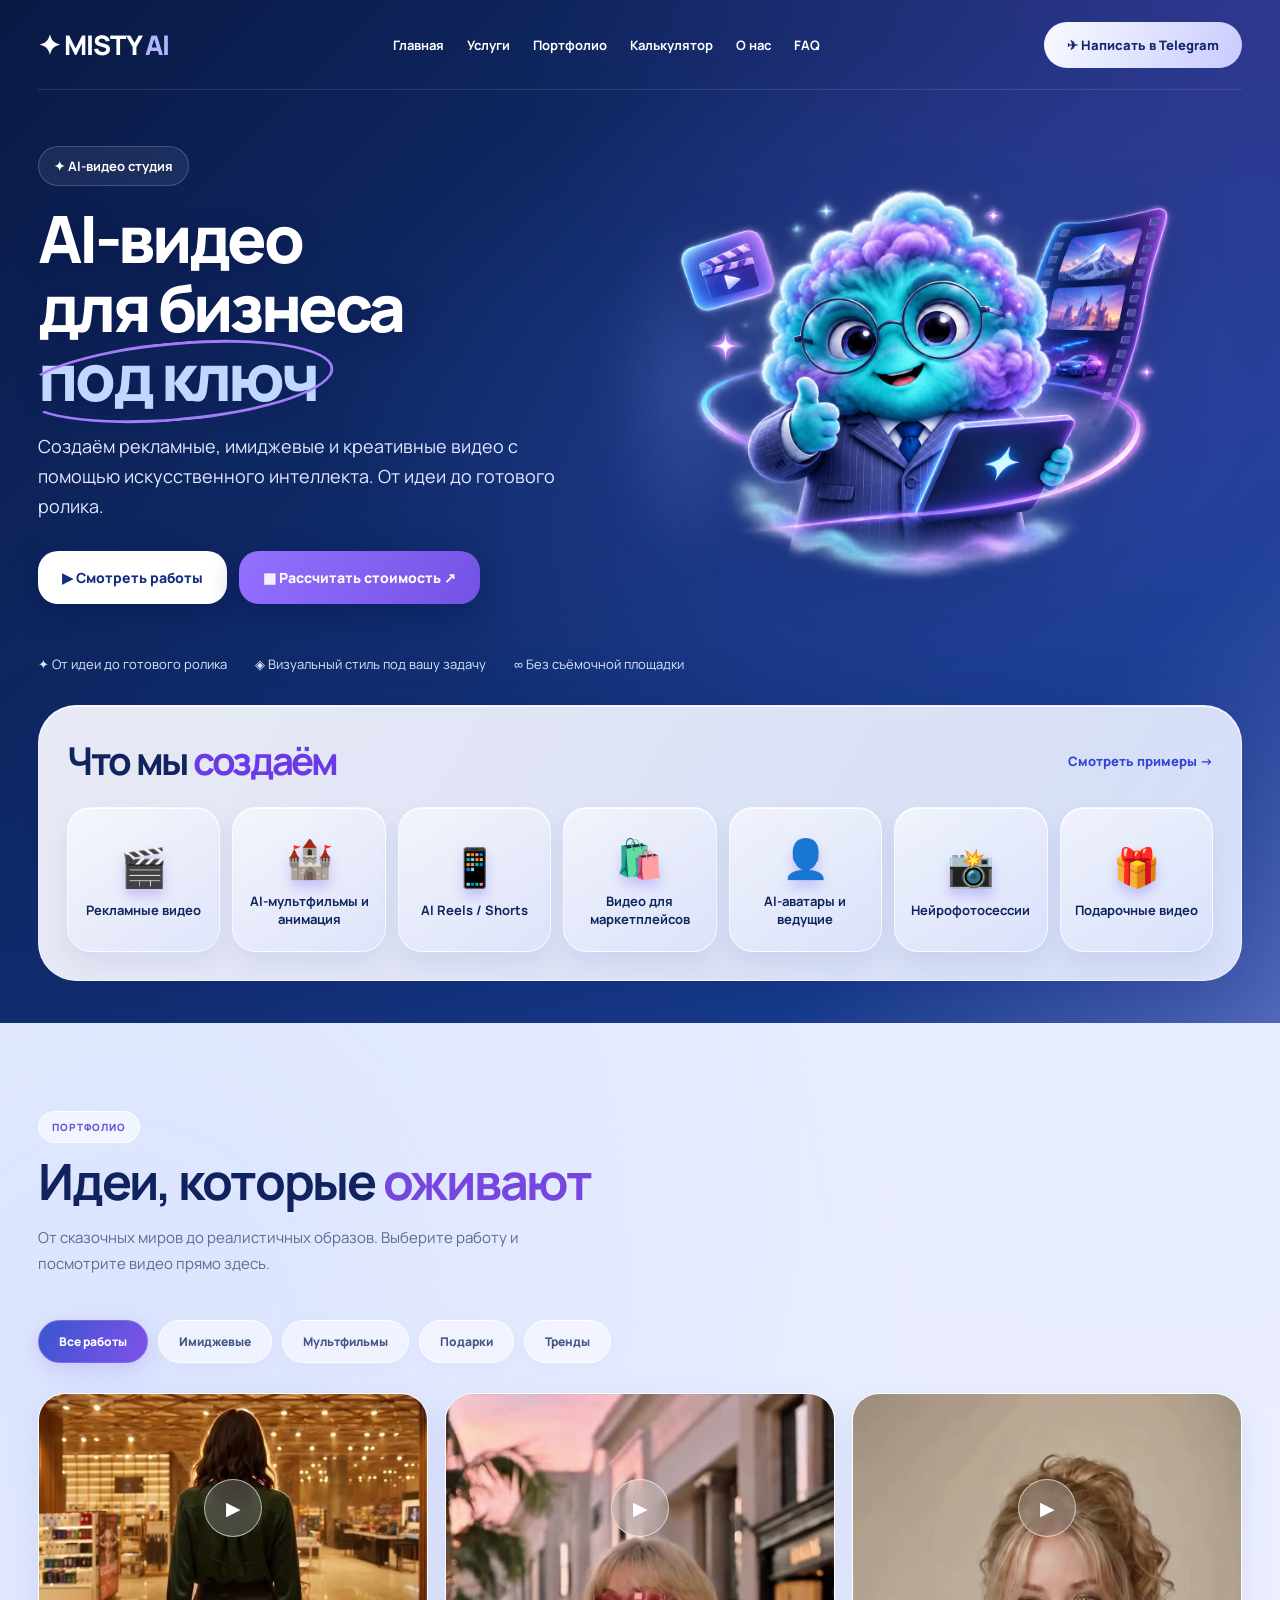
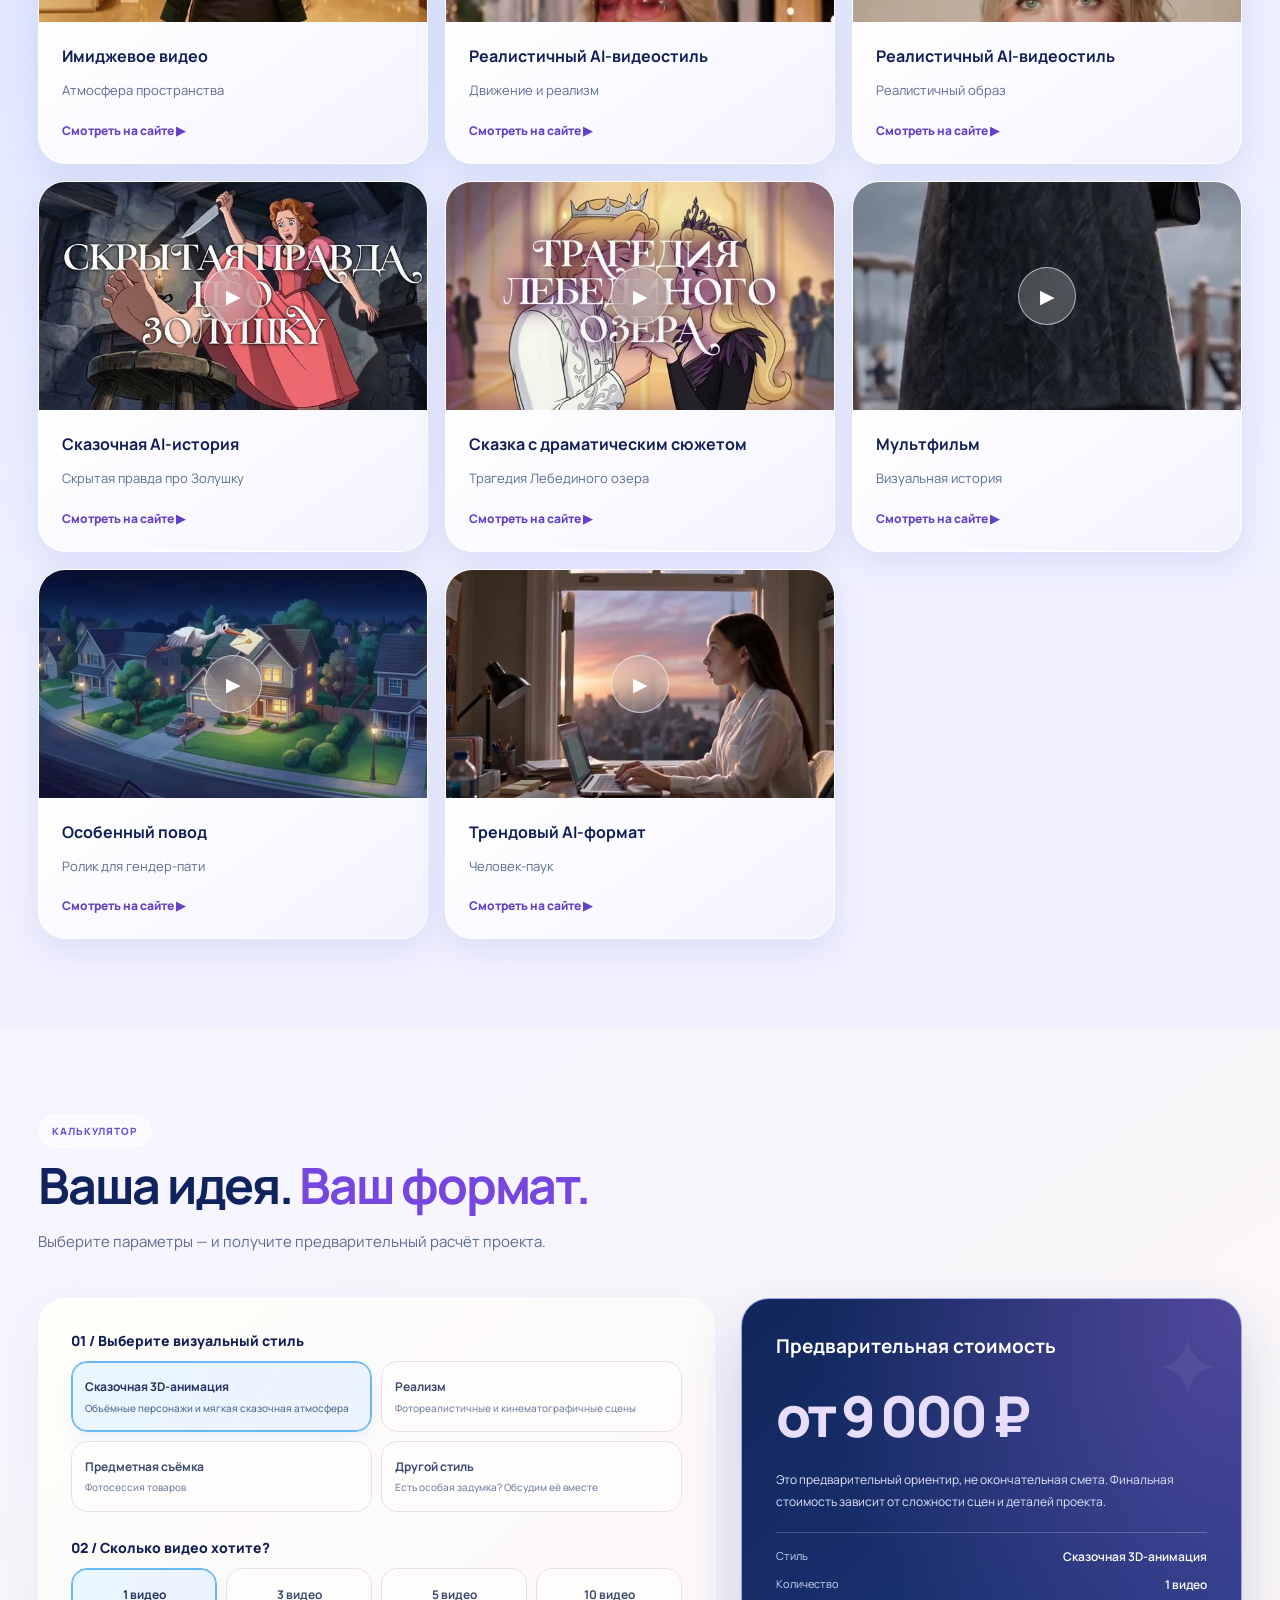
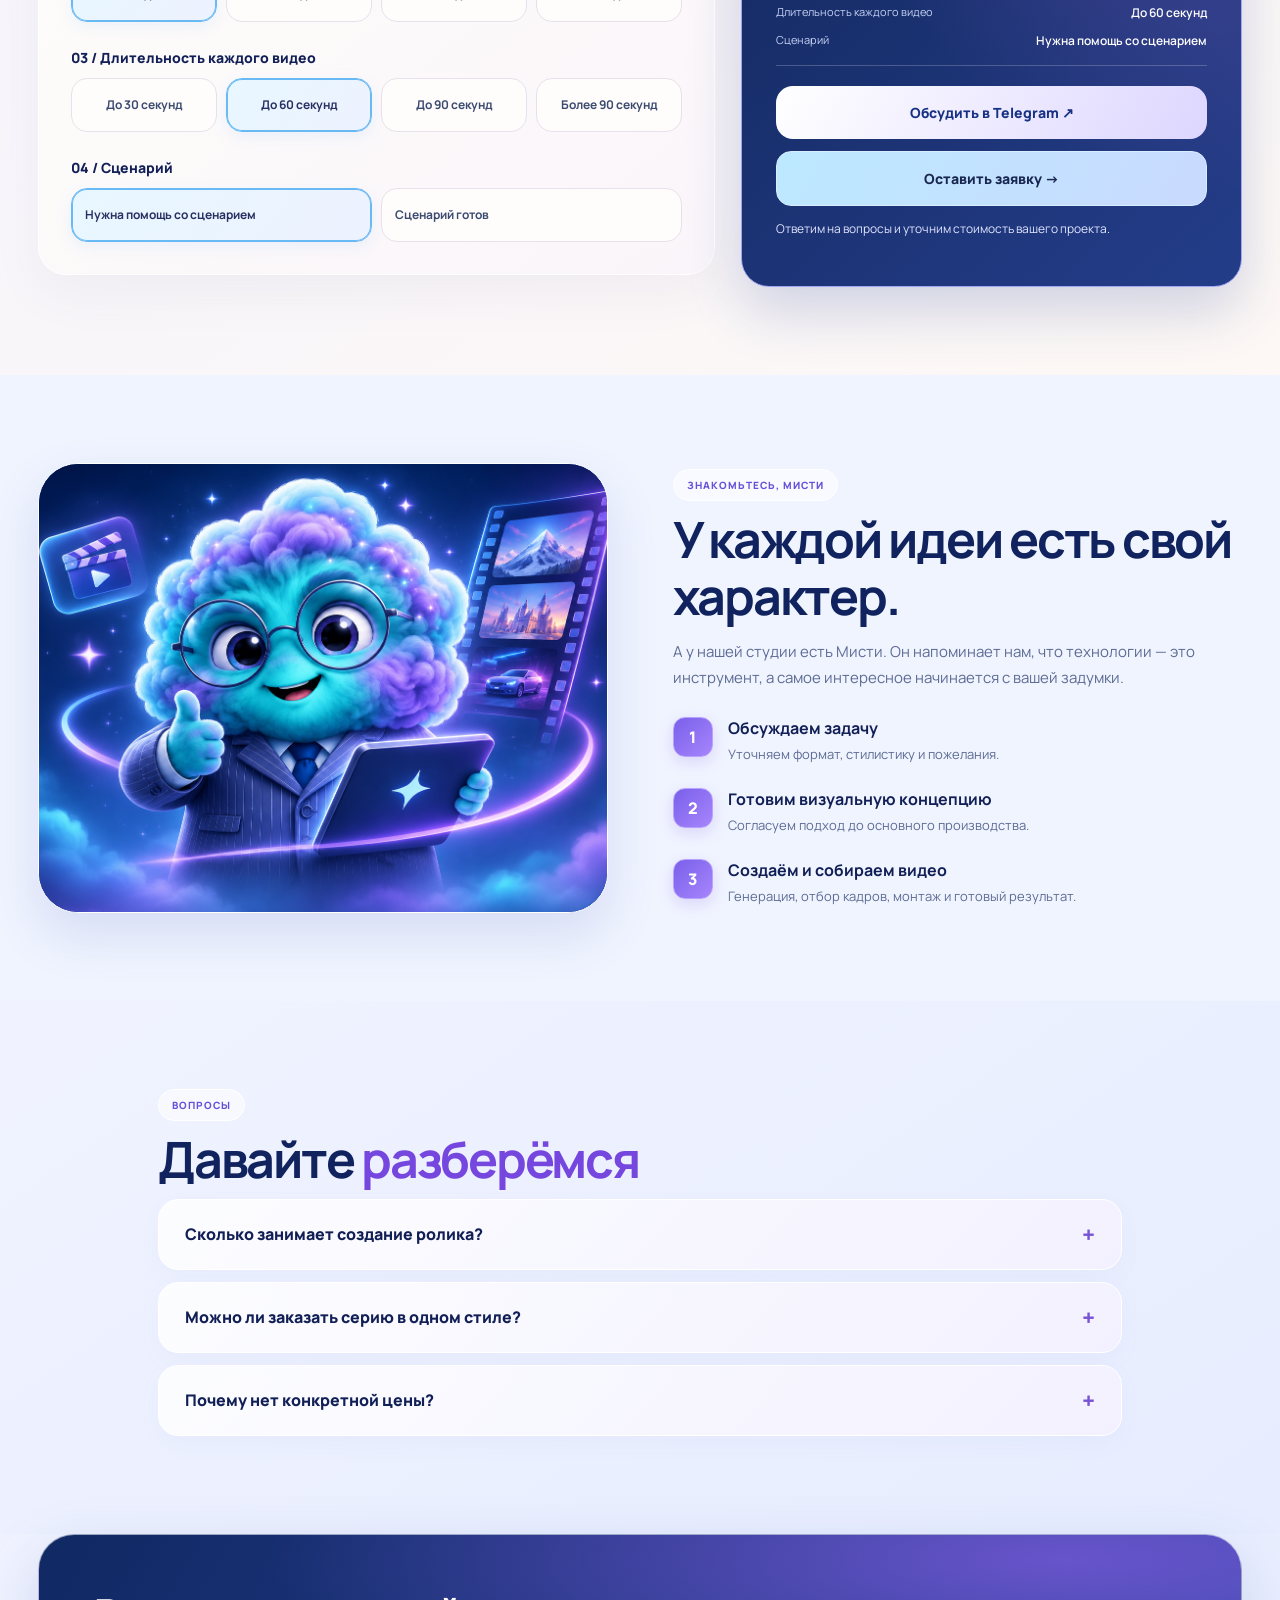
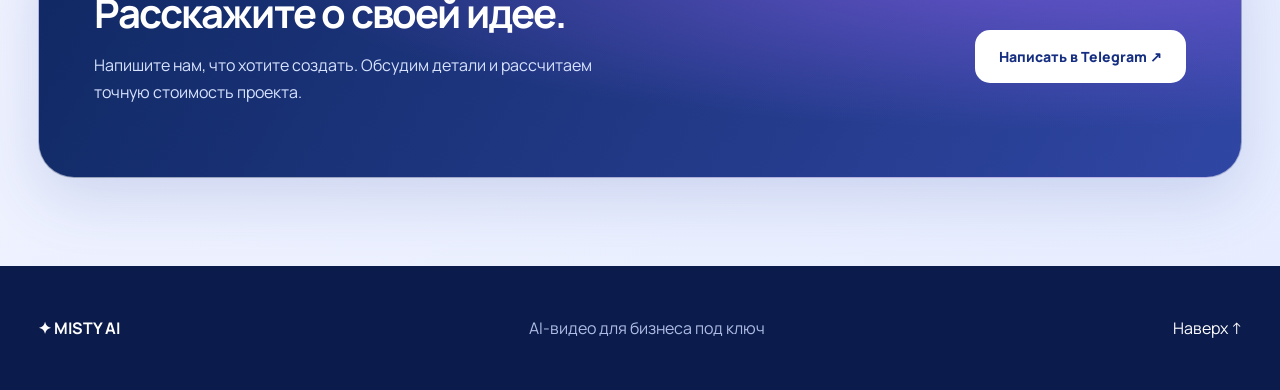
==== index.html @ 0b62c0e0 "Enable standalone root page for free GitHub Pages hosting" ====
<!DOCTYPE html>

<html lang="ru"><head><script>window.MISTY_ASSET_PREFIX="public/";</script><meta charset="utf-8"/><meta content="width=device-width,initial-scale=1" name="viewport"/><meta content="#102d83" name="theme-color"/><meta content="MISTY AI — создаём AI-видео для бизнеса, брендов и особенных моментов. Портфолио и предварительный расчёт стоимости." name="description"/><title>MISTY AI — AI-видео под ключ</title><style>
@import url('https://fonts.googleapis.com/css2?family=Manrope:wght@400;500;600;700;800&display=swap');
:root{--blue:#2355d9;--deep:#0a1c54;--violet:#8862ed;--ink:#14234e;--muted:#667391;--pale:#eff4ff;--white:#fff}*{box-sizing:border-box}html{scroll-behavior:smooth}body{margin:0;font-family:Manrope,Arial,sans-serif;color:var(--ink);background:#f7f9ff}button,input,select{font:inherit}a{text-decoration:none;color:inherit}button{cursor:pointer}.wrap{max-width:1240px;margin:auto;padding:0 26px}.hero{background:radial-gradient(ellipse at 79% 42%,#4368d9 0%,transparent 40%),radial-gradient(ellipse at 100% 12%,#6444bd 0%,transparent 35%),linear-gradient(128deg,#0a1b4d,#1646a9 75%,#42298f);color:white;position:relative;overflow:hidden}.hero:before{content:"";position:absolute;width:720px;height:720px;right:-240px;top:60px;border:1px solid #ffffff24;border-radius:50%;box-shadow:0 0 0 80px #ffffff07,0 0 0 160px #ffffff05}.nav{display:flex;align-items:center;justify-content:space-between;gap:24px;min-height:88px;position:relative;z-index:5}.logo{font-size:27px;font-weight:800;letter-spacing:-1.7px}.logo span{color:#b2b4ff}.navlinks{display:flex;gap:26px;font-size:13px;font-weight:700}.navlinks a:hover{color:#c4c5ff}.pill{border:1px solid #ffffff8c;padding:13px 21px;border-radius:100px;font-size:13px;font-weight:800;white-space:nowrap}.pill:hover{background:#ffffff20}.hero-inner{min-height:610px;display:grid;grid-template-columns:1.02fr .98fr;align-items:center;position:relative}.hero-copy{position:relative;z-index:2;padding:50px 0 105px}.eyebrow{display:inline-flex;gap:9px;align-items:center;border:1px solid #ffffff50;background:#ffffff16;padding:10px 15px;border-radius:100px;font-size:12px;font-weight:700}.hero h1{font-size:clamp(48px,5.5vw,83px);line-height:1.04;letter-spacing:-.065em;margin:25px 0 22px;font-weight:800}.hero h1 em{font-style:normal;color:#b9caff}.hero-copy>p{max-width:490px;color:#e2e9ff;line-height:1.8;font-size:17px}.actions{display:flex;flex-wrap:wrap;gap:12px;margin-top:30px}.btn{display:inline-flex;align-items:center;justify-content:center;border:0;border-radius:15px;padding:17px 24px;font-size:14px;font-weight:800;transition:transform .2s,box-shadow .2s}.btn:hover{transform:translateY(-2px)}.btn-light{background:#fff;color:#152e82}.btn-purple{background:linear-gradient(120deg,#9470ff,#7353e4);color:#fff;box-shadow:0 10px 35px #20105044}.hero-art{height:100%;position:relative;min-height:510px;display:flex;align-items:end;justify-content:center}.hero-art img{width:min(100%,560px);max-height:600px;object-fit:contain;position:relative;z-index:2;filter:drop-shadow(0 28px 48px #060f4399);animation:float 5s ease-in-out infinite}.halo{position:absolute;width:480px;height:480px;max-width:90%;top:17%;border-radius:50%;background:radial-gradient(circle,#b6d8ff88 0%,#9974ff3b 48%,transparent 70%);filter:blur(12px)}.star{position:absolute;color:#d9d0ff;font-size:34px;z-index:3;animation:twinkle 3s ease-in-out infinite}.s1{left:7%;top:22%}.s2{right:5%;top:17%;animation-delay:1s}.s3{right:12%;bottom:25%;font-size:22px;animation-delay:1.7s}.hero-foot{position:absolute;bottom:25px;left:0;right:0;z-index:3;color:#e7eaffb8;font-size:12px;display:flex;gap:30px}.hero-foot span:before{content:'✦';margin-right:8px;color:#d3b5ff}.section{padding:92px 0}.section-head{display:flex;justify-content:space-between;align-items:end;gap:25px;margin-bottom:30px}.kicker{font-size:12px;font-weight:800;letter-spacing:.15em;color:#6a5de2;text-transform:uppercase}.section h2{font-size:clamp(31px,4vw,50px);letter-spacing:-.055em;line-height:1.13;margin:10px 0}.section-desc{color:var(--muted);line-height:1.75;max-width:570px}.services{display:grid;grid-template-columns:repeat(3,1fr);gap:16px}.service{border:1px solid #e2e8fa;background:white;border-radius:24px;padding:27px;min-height:200px;transition:transform .2s,box-shadow .2s}.service:hover{transform:translateY(-4px);box-shadow:0 16px 40px #203b8b12}.service .symbol{font-size:29px;background:#edf0ff;border-radius:16px;width:57px;height:57px;display:grid;place-items:center;margin-bottom:21px}.service h3{margin:0 0 8px;font-size:18px;letter-spacing:-.025em}.service p{margin:0;color:var(--muted);font-size:13px;line-height:1.65}.portfolio{background:#eaf0ff}.works{display:grid;grid-template-columns:repeat(3,1fr);gap:17px}.work{background:white;border-radius:22px;overflow:hidden;border:1px solid #dce5fb}.work-visual{height:225px;display:grid;place-items:center;position:relative;overflow:hidden;background:linear-gradient(130deg,#1a3993,#936cf2)}.work:nth-child(2) .work-visual{background:linear-gradient(130deg,#432e9d,#dd96d4)}.work:nth-child(3) .work-visual{background:linear-gradient(130deg,#116eae,#65c9e6)}.work-visual span{font-size:75px;filter:drop-shadow(0 12px 12px #0003)}.work-visual:after{content:'ДОБАВИТЬ ВИДЕО';position:absolute;bottom:16px;right:15px;background:#ffffffcf;color:#33467a;padding:6px 9px;border-radius:7px;font-size:9px;font-weight:800;letter-spacing:.05em}.work-info{padding:22px}.work-info strong{font-size:16px}.work-info p{color:var(--muted);font-size:12px;line-height:1.6}.calc-grid{display:grid;grid-template-columns:1.1fr .9fr;gap:30px;align-items:start}.calc-form,.calc-result{background:#fff;border:1px solid #e0e7fa;border-radius:25px;padding:30px}.field{margin-bottom:25px}.field label{display:block;font-weight:800;margin-bottom:11px;font-size:14px}.options{display:grid;grid-template-columns:repeat(2,1fr);gap:9px}.option{background:#f7f9ff;border:1.5px solid #e1e7f5;color:#3b4a6f;padding:13px;border-radius:12px;text-align:left;font-size:12px;font-weight:700;min-height:48px}.option[aria-pressed=true]{background:#edf0ff;border-color:#7765eb;color:#4535a2;box-shadow:inset 0 0 0 1px #7765eb}.calc-result{position:sticky;top:20px;background:linear-gradient(145deg,#102e87,#3d2c96);color:#fff}.calc-result h3{margin:0 0 18px;font-size:19px}.price{font-size:clamp(36px,4.4vw,58px);font-weight:800;letter-spacing:-.06em;margin:8px 0 15px}.small{font-size:12px;line-height:1.8;color:#e1e5ff}.summary{margin:20px 0;padding:15px 0;border-top:1px solid #ffffff35;border-bottom:1px solid #ffffff35;font-size:13px;line-height:2}.result-btn{width:100%;margin-top:10px;background:#fff;color:#173185}.about{display:grid;grid-template-columns:1fr 1fr;gap:55px;align-items:center}.about-art{background:radial-gradient(circle at center,#b8ccff,#e9edff 70%);border-radius:30px;height:400px;display:grid;place-items:center;overflow:hidden}.about-art img{height:95%;width:95%;object-fit:contain;filter:drop-shadow(0 15px 25px #283d7d30)}.steps{display:grid;gap:15px;margin-top:25px}.step{display:flex;gap:15px;align-items:start}.num{width:34px;height:34px;flex:0 0 34px;display:grid;place-items:center;background:#e8e9ff;color:#5948c3;border-radius:11px;font-weight:800}.step strong{display:block;margin-bottom:4px}.step p{margin:0;color:var(--muted);font-size:13px;line-height:1.7}.cta{background:#12368f;color:#fff;border-radius:30px;padding:55px;display:flex;align-items:center;justify-content:space-between;gap:20px}.cta h2{margin:0 0 12px}.cta p{color:#d8e3ff;max-width:550px;line-height:1.7}.faq details{border-bottom:1px solid #dce4f5;padding:21px 0}.faq summary{cursor:pointer;font-weight:800}.faq p{color:var(--muted);line-height:1.7;font-size:14px}.footer{padding:35px 0;background:#0b1b4b;color:#aebce5}.footer .wrap{display:flex;align-items:center;justify-content:space-between;gap:15px}.footer a{color:#fff} @keyframes float{0%,100%{transform:translateY(0)}50%{transform:translateY(-12px)}}@keyframes twinkle{0%,100%{opacity:.5;transform:scale(.8)}50%{opacity:1;transform:scale(1.2)}}@media(max-width:900px){.navlinks{display:none}.hero-inner{grid-template-columns:1fr}.hero-copy{padding:45px 0 0}.hero-art{min-height:390px;height:390px}.hero-art img{height:420px}.hero-foot{display:none}.services,.works{grid-template-columns:repeat(2,1fr)}.calc-grid,.about{grid-template-columns:1fr}.calc-result{position:static}}@media(max-width:600px){.wrap{padding:0 18px}.nav{min-height:72px}.logo{font-size:23px}.nav .pill{padding:11px;font-size:11px}.hero h1{font-size:49px}.hero-copy>p{font-size:14px}.hero-art{height:330px;min-height:330px}.hero-art img{height:360px}.section{padding:65px 0}.services,.works{grid-template-columns:1fr}.service{min-height:unset}.options{grid-template-columns:1fr}.calc-form,.calc-result{padding:21px}.about-art{height:310px}.cta{padding:28px;display:block}.cta .btn{margin-top:15px}.footer .wrap{display:block}.footer p{font-size:12px}}@media(prefers-reduced-motion:reduce){*,*:before,*:after{animation:none!important;scroll-behavior:auto!important}}

/* V4: hero rebuilt to match the provided reference */
.hero{background:radial-gradient(ellipse at 72% 42%,#315ac2 0%,transparent 47%),linear-gradient(115deg,#081947 0%,#123789 55%,#4935a3 100%);min-height:0;padding-bottom:34px}
.hero:before{display:none}
.hero .wrap{max-width:1500px}
.nav{min-height:78px;border-bottom:1px solid #ffffff1c}
.logo{font-size:27px;letter-spacing:-1px}
.navlinks{gap:23px;font-size:13px}
.nav .pill{background:linear-gradient(120deg,#f9fbff,#c8caff);color:#13276e;border:0;padding:14px 23px}
.hero-inner{grid-template-columns:45% 55%;min-height:570px;align-items:center}
.hero-copy{padding:30px 0 35px;z-index:3}
.hero h1{font-size:clamp(47px,5.1vw,78px);letter-spacing:-.07em;line-height:1.06;margin:18px 0 21px;text-shadow:0 3px 25px #06154c55}
.hero h1 em{color:#c0d8ff;white-space:nowrap}
.hero-copy>p{font-size:17px;max-width:540px;line-height:1.65}
.hero .eyebrow{background:#ffffff12;border-color:#879fff55;font-size:13px}
.hero .btn{border-radius:20px;box-shadow:0 8px 30px #05104b66}
.hero-showcase{height:570px;align-self:stretch;position:relative;display:flex;align-items:center;justify-content:center;margin-right:-26px;overflow:hidden;pointer-events:none}
.hero-showcase img{width:100%;height:100%;object-fit:cover;object-position:60% center;mask-image:linear-gradient(to right,transparent 0%,black 15%,black 100%);-webkit-mask-image:linear-gradient(to right,transparent 0%,black 15%,black 100%)}
.hero-services{position:relative;z-index:4;background:linear-gradient(120deg,#f3f5ffef,#dfe8ffeb);color:#10245d;border-radius:35px;padding:26px 30px 32px;box-shadow:0 18px 65px #08173b40;backdrop-filter:blur(18px)}
.hero-services-head{display:flex;justify-content:space-between;align-items:center;gap:20px;margin-bottom:20px}
.hero-services-head h2{font-size:clamp(26px,3vw,39px);letter-spacing:-.06em;margin:0}
.hero-services-head h2 span{color:#6b39e5}
.hero-services-head a{font-weight:800;color:#3146d6;font-size:13px}
.hero-services-grid{display:grid;grid-template-columns:repeat(7,minmax(0,1fr));gap:12px}
.hero-service-item{min-height:145px;border:1px solid #ffffffbb;background:#ffffff67;border-radius:24px;display:flex;flex-direction:column;align-items:center;justify-content:center;text-align:center;padding:14px 9px;gap:10px;box-shadow:0 8px 20px #173d9410}
.hero-service-item:hover{background:#fff;transform:translateY(-2px)}
.hero-service-icon{display:grid;place-items:center;font-size:36px;filter:drop-shadow(0 4px 7px #3a39c83b)}
.hero-service-item strong{font-size:12px;line-height:1.35}
.misty-video-modal[hidden]{display:none}
.misty-video-modal{position:fixed;inset:0;z-index:99999;background:#07112de8;display:grid;place-items:center;padding:20px}
.misty-video-box{width:min(100%,980px);background:#101e49;border:1px solid #7083bd70;border-radius:22px;overflow:hidden;box-shadow:0 25px 100px #0009}
.misty-video-bar{display:flex;align-items:center;justify-content:space-between;padding:14px 20px;color:#fff}
.misty-video-bar button{border:0;border-radius:50%;width:36px;height:36px;background:#ffffff1f;color:#fff;font-size:20px}
.misty-video-ratio{aspect-ratio:16/9;background:#000}
.misty-video-ratio iframe{width:100%;height:100%;border:0}
.misty-video-footer{padding:12px 20px;color:#c8d2f5;font-size:12px}
.misty-video-footer a{color:#fff;text-decoration:underline}
@media(max-width:1050px){.navlinks{gap:12px;font-size:11px}.hero-services-grid{grid-template-columns:repeat(4,minmax(0,1fr))}.hero-inner{grid-template-columns:49% 51%}}
@media(max-width:900px){.navlinks{display:none}.hero-inner{grid-template-columns:1fr;min-height:0}.hero-copy{padding:45px 0 10px}.hero-showcase{height:420px;margin:0 -26px}.hero-showcase img{object-position:center 44%;mask-image:linear-gradient(to bottom,transparent 0%,black 12%,black 100%);-webkit-mask-image:linear-gradient(to bottom,transparent 0%,black 12%,black 100%)}.hero-services-grid{grid-template-columns:repeat(4,minmax(0,1fr))}}
@media(max-width:600px){.hero h1{font-size:clamp(42px,11vw,62px)}.hero-copy>p{font-size:14px}.hero-showcase{height:310px;margin:0 -18px}.hero-services{padding:20px 14px;border-radius:24px}.hero-services-grid{grid-template-columns:repeat(2,minmax(0,1fr));gap:9px}.hero-service-item{min-height:116px;border-radius:17px}.hero-services-head h2{font-size:27px}.hero-services-head a{font-size:11px}.nav .pill{padding:10px 12px;font-size:11px}}

.hero-showcase:before{content:"";position:absolute;z-index:2;left:0;top:0;bottom:0;width:25%;background:linear-gradient(90deg,#143887 0%,#143887dd 27%,transparent 100%);pointer-events:none}
.portfolio{background:linear-gradient(180deg,#eaf0ff,#f4f6ff)}
.work{border-radius:26px;box-shadow:0 10px 25px #284aa412;transition:transform .2s,box-shadow .2s}
.work:hover{transform:translateY(-4px);box-shadow:0 18px 35px #284aa425}
.work-visual{cursor:pointer}
.work-info a{display:inline-block;margin-top:8px;color:#6047d8;font-weight:800}
.calc-form,.calc-result{border-radius:28px;box-shadow:0 10px 35px #223f8c0b}
.option{border-radius:15px}
.faq details{background:#fff;border:1px solid #e0e8fa!important;border-radius:18px;padding:18px 22px;margin-bottom:10px}
.faq details[open]{border-color:#a89aee!important}
.video-native{background:linear-gradient(180deg,#eef3ff,#f7f9ff);padding:35px 0 75px}
.native-grid{display:grid;grid-template-columns:repeat(3,minmax(0,1fr));gap:16px}
.native-card{background:#fff;padding:10px;border:1px solid #dce5fa;border-radius:20px;box-shadow:0 8px 25px #274c9a10}
.native-card iframe{width:100%;aspect-ratio:16/9;border:0;border-radius:13px;background:#142452}
.native-card p{margin:10px 6px 6px;font-size:13px;font-weight:700;color:#21376e}
@media(max-width:900px){.native-grid{grid-template-columns:repeat(2,minmax(0,1fr))}}
@media(max-width:600px){.native-grid{grid-template-columns:1fr}.hero-showcase:before{width:18%}}

#portfolio .work{cursor:pointer}#portfolio .work:hover .play{transform:translate(-50%,-50%) scale(1.14);background:#6950dc}#portfolio .work:focus-visible{outline:3px solid #7856f1;outline-offset:3px}
#portfolio .work-visual .play{pointer-events:none;transition:transform .2s,background .2s}

/* Cohesive playful blue/violet style, matching hero */
.section:not(.portfolio){background:linear-gradient(180deg,#f1f5ff,#f8f9ff)}
.portfolio{background:linear-gradient(160deg,#e3eaff,#eef2ff)}
.section h2{color:#10235e}
.kicker{color:#6552d8}
.work{border:1px solid #d5defa;border-radius:23px;box-shadow:0 10px 28px #2c46a817}
.work-visual{background:#162e81}
.work-info{background:#fff}
.calc-form{background:#fdfdff;border:1px solid #dce4ff;box-shadow:0 16px 36px #244cb00d}
.calc-result{background:radial-gradient(circle at 90% 10%,#7057d9 0%,transparent 50%),linear-gradient(145deg,#123888,#202b85)}
.option{border-radius:16px;background:#f1f4ff}
.option[aria-pressed=true]{background:#e6e6ff;border-color:#8363ec}
.faq details{border-radius:20px;background:#fff;box-shadow:0 5px 15px #1d40900b}
.field[hidden]{display:none!important}
</style><style>
.portfolio-filters{display:flex;gap:9px;flex-wrap:wrap;margin:0 0 22px}.filter{border:1px solid #cbd8f8;background:#fff;color:#425785;border-radius:99px;padding:10px 16px;font-weight:800;font-size:12px}.filter.active{background:#263fc2;color:#fff;border-color:#263fc2}.work-visual{height:215px;background:#13295e!important}.work-visual:after{display:none}.work-visual iframe{width:100%;height:100%;border:0}.work-visual img{width:100%;height:100%;object-fit:cover}.work-visual .play{position:absolute;inset:0;display:grid;place-items:center;color:#fff;font-size:36px;background:#14234e38}.work-info a{color:#4c46c3;font-size:12px;font-weight:800}.work[hidden]{display:none}.calc-form .field{margin-bottom:26px}.calc-form .field:last-child{margin-bottom:0}.option small{display:block;margin-top:5px;color:#7583a5;font-weight:500;line-height:1.45}.option[aria-pressed=true] small{color:#5c59a1}.result-btn{display:flex}.calc-form .options.four{grid-template-columns:repeat(4,minmax(0,1fr))}.calc-form .options.four .option{text-align:center}.calc-form .options{grid-template-columns:repeat(2,minmax(0,1fr))}@media(max-width:650px){.calc-form .options.four{grid-template-columns:repeat(2,minmax(0,1fr))}.calc-form .options{grid-template-columns:1fr}}
</style><link rel="stylesheet" href="public/assets/design.css"/></head><body>
<header class="hero" id="top"><div class="wrap"><nav class="nav"><a class="logo" href="#top">✦ MISTY<span> AI</span></a><button class="menu-toggle" aria-label="Открыть меню" aria-expanded="false" aria-controls="navigation">☰</button><div class="navlinks" id="navigation"><a href="#top">Главная</a><a href="#services">Услуги</a><a href="#portfolio">Портфолио</a><a href="#calculator">Калькулятор</a><a href="#about">О нас</a><a href="#faq">FAQ</a></div><a class="pill" href="https://t.me/misty_ai_support">✈ Написать в Telegram</a></nav><div class="hero-inner"><div class="hero-copy"><span class="eyebrow">✦ AI-видео студия</span><h1>AI-видео<br/>для бизнеса<br/><em>под ключ</em></h1><p>Создаём рекламные, имиджевые и креативные видео с помощью искусственного интеллекта. От идеи до готового ролика.</p><div class="actions"><a class="btn btn-light" href="#portfolio">▶ Смотреть работы</a><a class="btn btn-purple" href="#calculator">▦ Рассчитать стоимость ↗</a></div></div><div class="hero-showcase"><img alt="Мисти — пушистый бирюзово-сиреневый маскот с очками и планшетом на фоне видеокадров" src="public/assets/misty-hero-integrated.png"/></div></div><div class="hero-benefits"><span>✦ От идеи до готового ролика</span><span>◈ Визуальный стиль под вашу задачу</span><span>∞ Без съёмочной площадки</span></div><div class="hero-services" id="services"><div class="hero-services-head"><h2>Что мы <span>создаём</span></h2><a href="#portfolio">Смотреть примеры →</a></div><div class="hero-services-grid"><a class="hero-service-item" href="#portfolio"><span class="hero-service-icon">🎬</span><strong>Рекламные видео</strong></a><a class="hero-service-item" href="#portfolio"><span class="hero-service-icon">🏰</span><strong>AI-мультфильмы и анимация</strong></a><a class="hero-service-item" href="#portfolio"><span class="hero-service-icon">📱</span><strong>AI Reels / Shorts</strong></a><a class="hero-service-item" href="#portfolio"><span class="hero-service-icon">🛍️</span><strong>Видео для маркетплейсов</strong></a><a class="hero-service-item" href="#portfolio"><span class="hero-service-icon">👤</span><strong>AI-аватары и ведущие</strong></a><a class="hero-service-item" href="#portfolio"><span class="hero-service-icon">📸</span><strong>Нейрофотосессии</strong></a><a class="hero-service-item" href="#portfolio"><span class="hero-service-icon">🎁</span><strong>Подарочные видео</strong></a></div></div></div></header>
<main>
<section class="section portfolio" id="portfolio"><div class="wrap"><div class="section-head"><div><span class="kicker">Портфолио</span><h2>Идеи, которые <em>оживают</em></h2><p class="section-desc">От сказочных миров до реалистичных образов. Выберите работу и посмотрите видео прямо здесь.</p></div></div><div aria-label="Категории работ" class="portfolio-filters" role="group"><button aria-pressed="true" class="filter active" data-filter="all">Все работы</button><button aria-pressed="false" class="filter" data-filter="image">Имиджевые</button><button aria-pressed="false" class="filter" data-filter="cartoon">Мультфильмы</button><button aria-pressed="false" class="filter" data-filter="gift">Подарки</button><button aria-pressed="false" class="filter" data-filter="trend">Тренды</button></div><div class="works" id="work-list"></div></div></section>
<section class="section" id="calculator"><div class="wrap"><div class="section-head"><div><span class="kicker">Калькулятор</span><h2>Ваша идея. <em>Ваш формат.</em></h2><p class="section-desc">Выберите параметры — и получите предварительный расчёт проекта.</p></div></div><div class="calc-grid"><div class="calc-form" id="questions"></div><aside class="calc-result"><h3>Предварительная стоимость</h3><div class="price" id="price" role="status" aria-live="polite">от 9 000 ₽</div><p class="small">Это предварительный ориентир, не окончательная смета. Финальная стоимость зависит от сложности сцен и деталей проекта.</p><div class="summary" id="summary"></div><a class="btn result-btn" href="https://t.me/misty_ai_support" id="discuss" rel="noopener noreferrer" target="_blank">Обсудить в Telegram ↗</a><button type="button" class="btn request-btn" id="request-open" aria-expanded="false" aria-controls="application">Оставить заявку →</button><p class="small">Ответим на вопросы и уточним стоимость вашего проекта.</p></aside></div></div></section>
<section class="section" id="application" hidden><div class="wrap"><div class="application-panel"><span class="kicker">Давайте создадим что-то особенное</span><h2>Оставить <em>заявку</em></h2><p class="section-desc">Выберите удобный способ связи и расскажите о проекте. Параметры расчёта добавятся к заявке автоматически.</p><form id="lead-form"><div class="lead-grid">
<label>Имя <span aria-hidden="true">*</span><input name="name" autocomplete="name" maxlength="100" required></label>
<label>Предпочтительный способ связи <span aria-hidden="true">*</span><select name="preferredContact" required><option value="">Выберите способ</option><option value="Звонок">Звонок</option><option value="WhatsApp">WhatsApp</option><option value="Telegram">Telegram</option><option value="E-mail">E-mail</option></select></label>
<label>Телефон<input name="phone" type="tel" autocomplete="tel" maxlength="40" placeholder="+7 …"></label>
<label>E-mail<input name="email" type="email" autocomplete="email" maxlength="254" placeholder="you@example.com"></label>
<label id="telegram-contact" hidden>Ваш Telegram-ник <span aria-hidden="true">*</span><input name="telegram" type="text" maxlength="33" autocomplete="off" placeholder="@username"><small>По этому нику мы сможем написать вам в Telegram.</small></label>
<label>Компания / бренд<input name="company" autocomplete="organization" maxlength="150"></label>
<label>Желаемый срок запуска<input name="deadline" type="date"></label>
</div><label>Короткое описание задачи / материалов<textarea name="comment" rows="4" maxlength="4000" placeholder="Что хотите показать? Какие материалы уже есть?"></textarea></label>
<label class="honeypot" aria-hidden="true">Website<input name="website" tabindex="-1" autocomplete="off"></label>
<label class="consent"><input name="consent" type="checkbox" required><span>Согласен(на) на обработку персональных данных в соответствии с <a id="privacy-link" href="PRIVACY_POLICY_URL">политикой конфиденциальности</a>.</span></label>
<p class="order-preview" id="lead-order"></p><button type="submit" class="btn btn-purple">Отправить заявку →</button><p id="lead-status" role="status" aria-live="polite"></p></form></div></div></section><section class="section" id="about" style="background:#f0f4ff"><div class="wrap about"><div class="about-art"><img alt="Маскот Мисти" src="public/assets/misty-hero-clean.png"/></div><div><span class="kicker">Знакомьтесь, Мисти</span><h2>У каждой идеи есть свой характер.</h2><p class="section-desc">А у нашей студии есть Мисти. Он напоминает нам, что технологии — это инструмент, а самое интересное начинается с вашей задумки.</p><div class="steps"><div class="step"><span class="num">1</span><div><strong>Обсуждаем задачу</strong><p>Уточняем формат, стилистику и пожелания.</p></div></div><div class="step"><span class="num">2</span><div><strong>Готовим визуальную концепцию</strong><p>Согласуем подход до основного производства.</p></div></div><div class="step"><span class="num">3</span><div><strong>Создаём и собираем видео</strong><p>Генерация, отбор кадров, монтаж и готовый результат.</p></div></div></div></div></div></section>
<section class="section faq" id="faq"><div class="wrap"><span class="kicker">Вопросы</span><h2>Давайте <em>разберёмся</em></h2><details><summary>Сколько занимает создание ролика?</summary><p>Срок зависит от длительности, сложности сцен, количества согласований и дополнительных материалов. Точные сроки определим после обсуждения задачи.</p></details><details><summary>Можно ли заказать серию в одном стиле?</summary><p>Да, можно заранее разработать общий визуальный подход, чтобы выпуски серии выглядели цельно.</p></details><details><summary>Почему нет конкретной цены?</summary><p>Стоимость зависит от сложности видео: выбранного стиля, количества сцен и персонажей, детализации, длительности и объёма монтажных работ. Именно поэтому у каждого проекта своя точная смета — калькулятор выше показывает лишь ориентир, а цену называем после обсуждения задачи.</p></details></div></section>
<section class="section" id="contact" style="padding-top:0"><div class="wrap"><div class="cta"><div><h2>Расскажите о своей идее.</h2><p>Напишите нам, что хотите создать. Обсудим детали и рассчитаем точную стоимость проекта.</p></div><a class="btn btn-light" href="https://t.me/misty_ai_support" rel="noopener noreferrer" target="_blank">Написать в Telegram ↗</a></div></div></section></main><footer class="footer"><div class="wrap"><strong style="color:#fff">✦ MISTY AI</strong><p>AI-видео для бизнеса под ключ</p><a href="#top">Наверх ↑</a></div></footer>
<div aria-label="Просмотр работы MISTY AI" aria-modal="true" class="misty-video-modal" hidden="" id="misty-video-modal" role="dialog">
<div class="misty-video-box">
<div class="misty-video-bar"><strong>Смотрим работу MISTY AI</strong><button aria-label="Закрыть видео" id="misty-video-close" type="button">✕</button></div>
<div class="misty-video-ratio"><video controls playsinline preload="none" id="misty-video-frame" aria-label="Видео MISTY AI">Ваш браузер не поддерживает видео.</video></div>
<div class="misty-video-footer"><a href="#" id="misty-video-external" download>Скачать видео ↓</a></div>
</div></div><script src="public/assets/config.js"></script><script src="public/assets/pricing.js"></script><script src="public/assets/calculator.js"></script><script src="public/assets/site.js"></script></body></html>
---- public/assets/design.css ----
:root{--ink:#111f56;--muted:#5d6c94;--violet:#8553ef}body{background:#e8eeff}.wrap{max-width:1320px;padding-inline:38px}.hero{background:radial-gradient(ellipse at 85% 0%,#6446c866,transparent 45%),linear-gradient(145deg,#081747,#173f98 70%,#9aaff6);padding-bottom:42px}.hero .wrap{max-width:1420px}.nav{min-height:90px}.hero-inner{grid-template-columns:46% 54%;min-height:590px}.hero h1{letter-spacing:-.055em;font-size:clamp(52px,5.6vw,82px)}.hero h1 em{position:relative;display:inline-block}.hero h1 em:after{content:'';position:absolute;inset:0 -18px -10px;border:3px solid #a47bfb;border-left-color:transparent;border-radius:50%;transform:rotate(-5deg);pointer-events:none}.hero-copy>p{line-height:1.65;font-size:18px}.hero-showcase{height:590px;margin-right:-38px}.hero-showcase img{object-position:60% center;clip-path:inset(0 0 8% 3%);transform:scale(1.1)}.hero-showcase:before{display:none}.hero-benefits{display:flex;gap:28px;position:relative;margin:0 0 32px;font-size:13px;color:#dce6ff}.hero-services{border:1px solid #fff8;box-shadow:0 20px 70px #111b6340,inset 0 1px #fff;border-radius:38px;background:linear-gradient(120deg,#f7f7ffef,#e3eaffeb);padding:28px}.hero-service-item{background:linear-gradient(150deg,#fff9,#dce3ff80);box-shadow:inset 0 1px #fff,0 12px 22px #4352a218;transition:.2s}.hero-service-icon{filter:drop-shadow(0 7px 6px #6851e947);font-size:38px}.hero-service-item strong{font-size:13px}.section{padding:88px 0}.section h2{letter-spacing:-.045em;max-width:840px}.section h2 em{font-style:normal;color:#7647de}.section-desc{font-size:15px}.kicker{display:inline-flex;padding:8px 13px;letter-spacing:.1em;background:#fff9;border:1px solid #fff;border-radius:100px;font-size:10px}.portfolio{background:radial-gradient(ellipse at 10% 20%,#cdd9ff80,transparent 50%),linear-gradient(#e8eeff,#f1efff)}.section:not(.portfolio){background:linear-gradient(145deg,#f0f3ff,#e7edff)}.section-head{margin-bottom:28px}.portfolio-filters{gap:10px;margin-bottom:30px}.filter{padding:12px 20px;background:#fff8;border-color:#fff;box-shadow:0 5px 15px #4d57a408}.filter.active{background:linear-gradient(120deg,#3856cf,#8251e9);border-color:#7c67e9;box-shadow:0 7px 22px #7764d63b}.work{border:1px solid #fff;border-radius:27px;box-shadow:0 10px 30px #284aa41a;overflow:hidden;cursor:default!important}.work-visual{height:228px;isolation:isolate;background:radial-gradient(ellipse at 20% 20%,#8a75e9,#193a8a)!important}.work-visual img{transition:transform .5s}.work:hover .work-visual img{transform:scale(1.04)}.work-visual .play{inset:50% auto auto 50%;width:58px;height:58px;border:1px solid #fff9;border-radius:50%;font-size:19px;transform:translate(-50%,-50%);background:#ffffff35;backdrop-filter:blur(12px);z-index:1}.work-info{padding:23px;background:linear-gradient(145deg,#fff,#f3f3ff)}.work-info strong{font-size:16px}.work-info p{font-size:13px}.video-open{background:transparent;border:0;z-index:2}.video-text{border:0;padding:0;background:none;font-size:12px;font-weight:800;color:#6341c5;margin-top:8px}.thumbnail-fallback:before{content:'MISTY AI';color:#d8dfff;font-weight:800;font-size:30px;letter-spacing:.05em;opacity:.45}.calc-grid{grid-template-columns:1.15fr .85fr;gap:26px}.calc-form{background:linear-gradient(135deg,#ffffffe8,#edf0ff);border:1px solid #fff;padding:32px;box-shadow:0 18px 50px #3a4b9910}.field label{font-size:14px}.option{background:#ffffffb0;border-color:#dde2f6;padding:16px 13px;transition:.2s;line-height:1.45}.option:hover{border-color:#9d87ed}.option[aria-pressed=true]{background:linear-gradient(135deg,#efebff,#e6eaff);border-color:#9274e9;box-shadow:inset 0 0 0 1px #9274e9,0 5px 12px #7763c017}.calc-result{top:24px;overflow:hidden;padding:34px;background:radial-gradient(ellipse at 100% 0%,#9163ecaa,transparent 60%),linear-gradient(145deg,#10285f,#243e99);box-shadow:0 24px 55px #203d9233;border:1px solid #a0a6f0}.calc-result:before{content:'✦';position:absolute;right:20px;top:12px;font-size:80px;color:#ffffff10;pointer-events:none}.price{color:#e6ddff}.result-btn{border-radius:17px;background:linear-gradient(120deg,#fff,#ddd6ff)}.about{gap:65px}.about-art{height:450px;border:1px solid #fff;box-shadow:0 22px 50px #465cb927;background:#173b94;border-radius:40px;position:relative}.about-art img{width:100%;height:100%;object-fit:cover;object-position:60% center;transform:scale(1.12)}.num{background:linear-gradient(135deg,#7960ea,#a785fc);box-shadow:0 5px 15px #805ce233;color:white;border:1px solid #b8a2ff;border-radius:12px;width:40px;height:40px;flex-basis:40px}.steps{gap:23px}.faq .wrap{max-width:1040px}.faq details{background:linear-gradient(135deg,#ffffffd9,#f3f1ff);border:1px solid #fff!important;box-shadow:0 8px 25px #5161a90a;padding:23px 26px;margin-top:12px}.faq details[open]{border-color:#bda5f1!important}.faq summary{list-style:none;display:flex;justify-content:space-between;gap:20px}.faq summary::-webkit-details-marker{display:none}.faq summary:after{content:'+';color:#7854d5;font-size:23px;line-height:1}.faq details[open] summary:after{content:'−'}.cta{background:radial-gradient(ellipse at 85% 10%,#9262ef99,transparent 55%),linear-gradient(120deg,#102963,#3046a4);box-shadow:0 20px 60px #324ca12b;border:1px solid #ffffff90;border-radius:36px;position:relative}.cta h2{color:#fff;font-size:40px}.cta .btn{white-space:nowrap}.footer{background:#0b1b4b}.menu-toggle{display:none}a,button,summary{touch-action:manipulation}a:focus-visible,button:focus-visible,summary:focus-visible{outline:3px solid #a480ff;outline-offset:5px}button:focus-visible{z-index:4}section[id],#services{scroll-margin-top:24px}.misty-video-modal{backdrop-filter:blur(14px)}.misty-video-box{border-color:#ac98fa70}.misty-video-footer{line-height:1.7}
@media(min-width:901px){.hero-copy{padding-bottom:30px}.hero-benefits{margin-top:-5px}}
@media(max-width:1100px){.wrap{padding-inline:26px}.navlinks{gap:13px;font-size:11px}.nav .pill{padding:12px}.hero-copy>p{font-size:16px}.hero h1{font-size:60px}.actions .btn{padding:16px;font-size:12px}.hero-showcase{margin-right:-26px}.hero-service-item strong{font-size:12px}.calc-form,.calc-result{padding:24px}}
@media(max-width:900px){.nav{flex-wrap:wrap;gap:14px}.menu-toggle{display:block;background:#ffffff20;border:1px solid #ffffff50;border-radius:12px;color:white;padding:8px 12px;font-size:20px;margin-left:auto}.navlinks.is-open{display:flex;order:4;flex-basis:100%;flex-wrap:wrap;padding-bottom:20px;gap:20px;font-size:14px}.hero-inner{grid-template-columns:1fr;min-height:0}.hero h1{font-size:clamp(52px,9vw,76px)}.hero-copy{padding-top:40px}.hero-copy>p{max-width:600px}.hero-showcase{height:490px;margin:0}.hero-showcase img{object-fit:cover;object-position:center 40%;clip-path:inset(0 0 8%);mask-image:linear-gradient(to bottom,transparent,black 15%)}.hero-benefits{flex-wrap:wrap;gap:12px 24px;font-size:12px}.calc-grid{grid-template-columns:1fr}.about{gap:32px}.about-art{max-width:600px;width:100%}.cta{padding:36px;flex-wrap:wrap}.cta h2{font-size:34px}}
@media(max-width:600px){.wrap{padding-inline:20px}.logo{font-size:22px}.nav{min-height:76px;gap:9px}.nav .pill{font-size:0;padding:10px 14px}.nav .pill:after{content:'Telegram ↗';font-size:12px}.hero h1{font-size:clamp(45px,11.8vw,65px)}.hero-copy>p{font-size:15px}.hero-showcase{height:340px;margin-inline:-20px}.hero-benefits{margin-top:-15px;gap:12px;font-size:11px;flex-direction:column}.hero-services{padding:22px 14px;border-radius:28px}.hero-service-item{min-height:128px}.hero-service-item:last-child{grid-column:1/-1;flex-direction:row;min-height:85px}.hero-services-head{align-items:start;gap:12px}.hero-services-head h2{font-size:27px}.hero-services-head a{max-width:88px;font-size:11px}.section{padding:62px 0}.section h2{font-size:36px}.works{grid-template-columns:1fr}.work-visual{height:230px}.filter{padding:10px 14px}.calc-form,.calc-result{padding:22px;border-radius:26px}.calc-form .options.four{grid-template-columns:repeat(2,minmax(0,1fr))}.about-art{height:340px;border-radius:28px}.faq details{padding:20px}.faq summary{font-size:14px}.cta{padding:28px;border-radius:28px}.cta h2{font-size:32px}.misty-video-modal{padding:10px}.misty-video-bar{padding:12px}.misty-video-footer{font-size:11px}.misty-video-box{border-radius:18px}.actions{gap:10px}.actions .btn{font-size:12px;padding:16px 15px}.hero .eyebrow{font-size:12px}.footer .wrap{display:flex;flex-wrap:wrap}.footer p{width:100%;order:3;margin:0}}

.misty-video-ratio video{width:100%;height:100%;display:block;object-fit:contain;background:#000}.misty-video-ratio{aspect-ratio:16/9;max-height:72vh}.misty-video-box{max-height:95dvh;overflow:auto}

.download-html{background:#e5ddff;color:#182765;border:1px solid #ffffff80;border-radius:14px;padding:12px 18px;font-weight:800}.download-html:disabled{opacity:.65;cursor:wait}#download-status{max-width:400px;font-size:12px;line-height:1.6;color:#dde4ff}

/* Full artwork: no zoom, clipping, or masks on the mascot. */
.hero-inner{grid-template-columns:minmax(0,.9fr) minmax(0,1.1fr);gap:20px;min-height:560px}
.hero-showcase{height:auto;min-height:0;aspect-ratio:914/649;margin:0;align-self:center;overflow:visible!important}
.hero-showcase img{display:block;width:100%;height:100%;object-fit:contain;object-position:center;transform:none;clip-path:none;mask-image:none;-webkit-mask-image:none;border-radius:26px}
.hero-copy{min-width:0}.hero h1{font-size:clamp(44px,5.1vw,72px)}
.request-btn{width:100%;margin-top:12px;border:1px solid #c5b4ff;background:#ffffff18;color:white}
.application-panel{max-width:900px;margin:auto;background:#ffffffb8;border:1px solid white;border-radius:32px;padding:36px;box-shadow:0 16px 50px #42549c15}
#application[hidden]{display:none}.lead-grid{display:grid;grid-template-columns:1fr 1fr;gap:18px}
#lead-form label{display:block;font-size:13px;font-weight:700;margin-bottom:18px}
#lead-form input:not([type=checkbox]),#lead-form textarea{display:block;width:100%;margin-top:8px;border:1px solid #cdd5ef;border-radius:13px;background:#fcfcff;padding:14px;color:#14234e;font:inherit}
#lead-form input:focus,#lead-form textarea:focus{outline:2px solid #9372ee;outline-offset:2px}
#lead-form .consent{display:flex;align-items:start;gap:10px;line-height:1.6;font-weight:500}.consent input{margin-top:4px;accent-color:#7452d5}.honeypot{position:absolute;left:-10000px;width:1px;height:1px;overflow:hidden}
#lead-status{font-size:14px;line-height:1.7}.order-preview{font-size:13px;line-height:1.8;color:#5d6c94;padding:16px;background:#edf0ff;border-radius:14px}
@media(max-width:900px){.hero-inner{grid-template-columns:1fr;gap:22px;min-height:0}.hero-showcase{max-width:700px;width:100%;justify-self:center;height:auto;margin:0}.hero h1{font-size:clamp(48px,8vw,72px)}}
@media(max-width:600px){.hero-showcase{height:auto;margin:0;aspect-ratio:914/649}.hero-benefits{margin-top:24px}.hero h1{font-size:clamp(44px,11.5vw,64px)}.lead-grid{grid-template-columns:1fr;gap:0}.application-panel{padding:24px}}
.field-label{font-weight:800;margin-bottom:11px;font-size:14px}.field[hidden]{display:none!important}

.hero-showcase{aspect-ratio:3/2}
/* Calculator brief: light surfaces and soft sky-blue selection, within MISTY's navy/lilac palette. */
#calculator{--calc-accent:#68b9f4;background:linear-gradient(145deg,#f5f4ff,#fdf8f5)}
#calculator .calc-form{background:linear-gradient(140deg,#fffefa,#faf5fa);border-color:#fff;box-shadow:0 18px 50px #554b8110}
#calculator .option{background:#fffdfc;border-color:#e8e1ec;min-height:54px}
#calculator .option:hover{border-color:#b29bd9}
#calculator .option[aria-pressed=true]{background:linear-gradient(130deg,#e8f7ff,#edf2ff);border-color:var(--calc-accent);box-shadow:inset 0 0 0 1px var(--calc-accent),0 5px 15px #68b9f420;color:#273061}
#calculator .option[aria-pressed=true] small{color:#526c94}
#calculator .calc-result{background:radial-gradient(ellipse at 100% 0%,#9164cf77,transparent 60%),linear-gradient(140deg,#11265a,#243d89)}
#calculator .summary>div{display:flex;justify-content:space-between;gap:20px;align-items:start;margin-bottom:10px;line-height:1.5}
#calculator .summary>div:last-child{margin-bottom:0}#calculator .summary span{color:#c7d2f4;font-size:11px;max-width:45%}#calculator .summary strong{text-align:right;font-size:12px;max-width:60%;font-weight:600}
#calculator .request-btn{background:linear-gradient(120deg,#bce9ff,#c9daff);color:#182650;border-color:#d8edff}
#application select,#application input[type=date]{display:block;width:100%;margin-top:8px;border:1px solid #cdd5ef;border-radius:13px;background:#fcfcff;padding:14px;color:#14234e;font:inherit;min-width:0}
#application #telegram-contact[hidden]{display:none}#application label small{display:block;font-size:11px;font-weight:400;line-height:1.6;margin-top:6px;color:#6e7392}
#application .consent a{color:#6348b8;text-decoration:underline;text-underline-offset:3px}#application [name=consent]{flex:0 0 auto}
#application .lead-grid>*{min-width:0}
@media(max-width:600px){#calculator .summary>div{gap:14px}#calculator .summary strong{font-size:11px}#calculator .summary span{font-size:10px}#application input[type=date]{max-width:100%}}
/* Seamless hero artwork: transparent silhouette, full character and generous room. */
.hero{background:radial-gradient(ellipse at 78% 42%,#374baf88 0%,transparent 47%),radial-gradient(ellipse at 100% 0%,#6944bf55,transparent 42%),linear-gradient(135deg,#091944,#173c8e 78%,#5269bc)}
.hero-inner{grid-template-columns:minmax(0,.9fr) minmax(0,1.1fr);gap:14px;min-height:570px}
.hero-showcase{position:relative;aspect-ratio:3/2;margin:0;isolation:isolate}
.hero-showcase:before{display:block;content:'';position:absolute;inset:12% 3% 5%;z-index:-1;border-radius:50%;background:radial-gradient(ellipse,#91a7ff35,transparent 70%);filter:blur(20px)}
.hero-showcase img{width:100%;height:100%;object-fit:contain;object-position:center;transform:none;clip-path:none;mask-image:none;-webkit-mask-image:none;border-radius:0;filter:drop-shadow(0 12px 32px #07113d35)}
@media(max-width:900px){.hero-inner{grid-template-columns:1fr;min-height:0;gap:10px}.hero-showcase{width:100%;max-width:720px;justify-self:center;aspect-ratio:3/2;margin:0}.hero-showcase img{border-radius:0}}
@media(max-width:600px){.hero-inner{gap:16px}.hero-showcase{width:100%;height:auto;min-height:0;aspect-ratio:3/2;margin:0}.hero-copy>p{max-width:100%}.hero-benefits{margin-top:16px}}
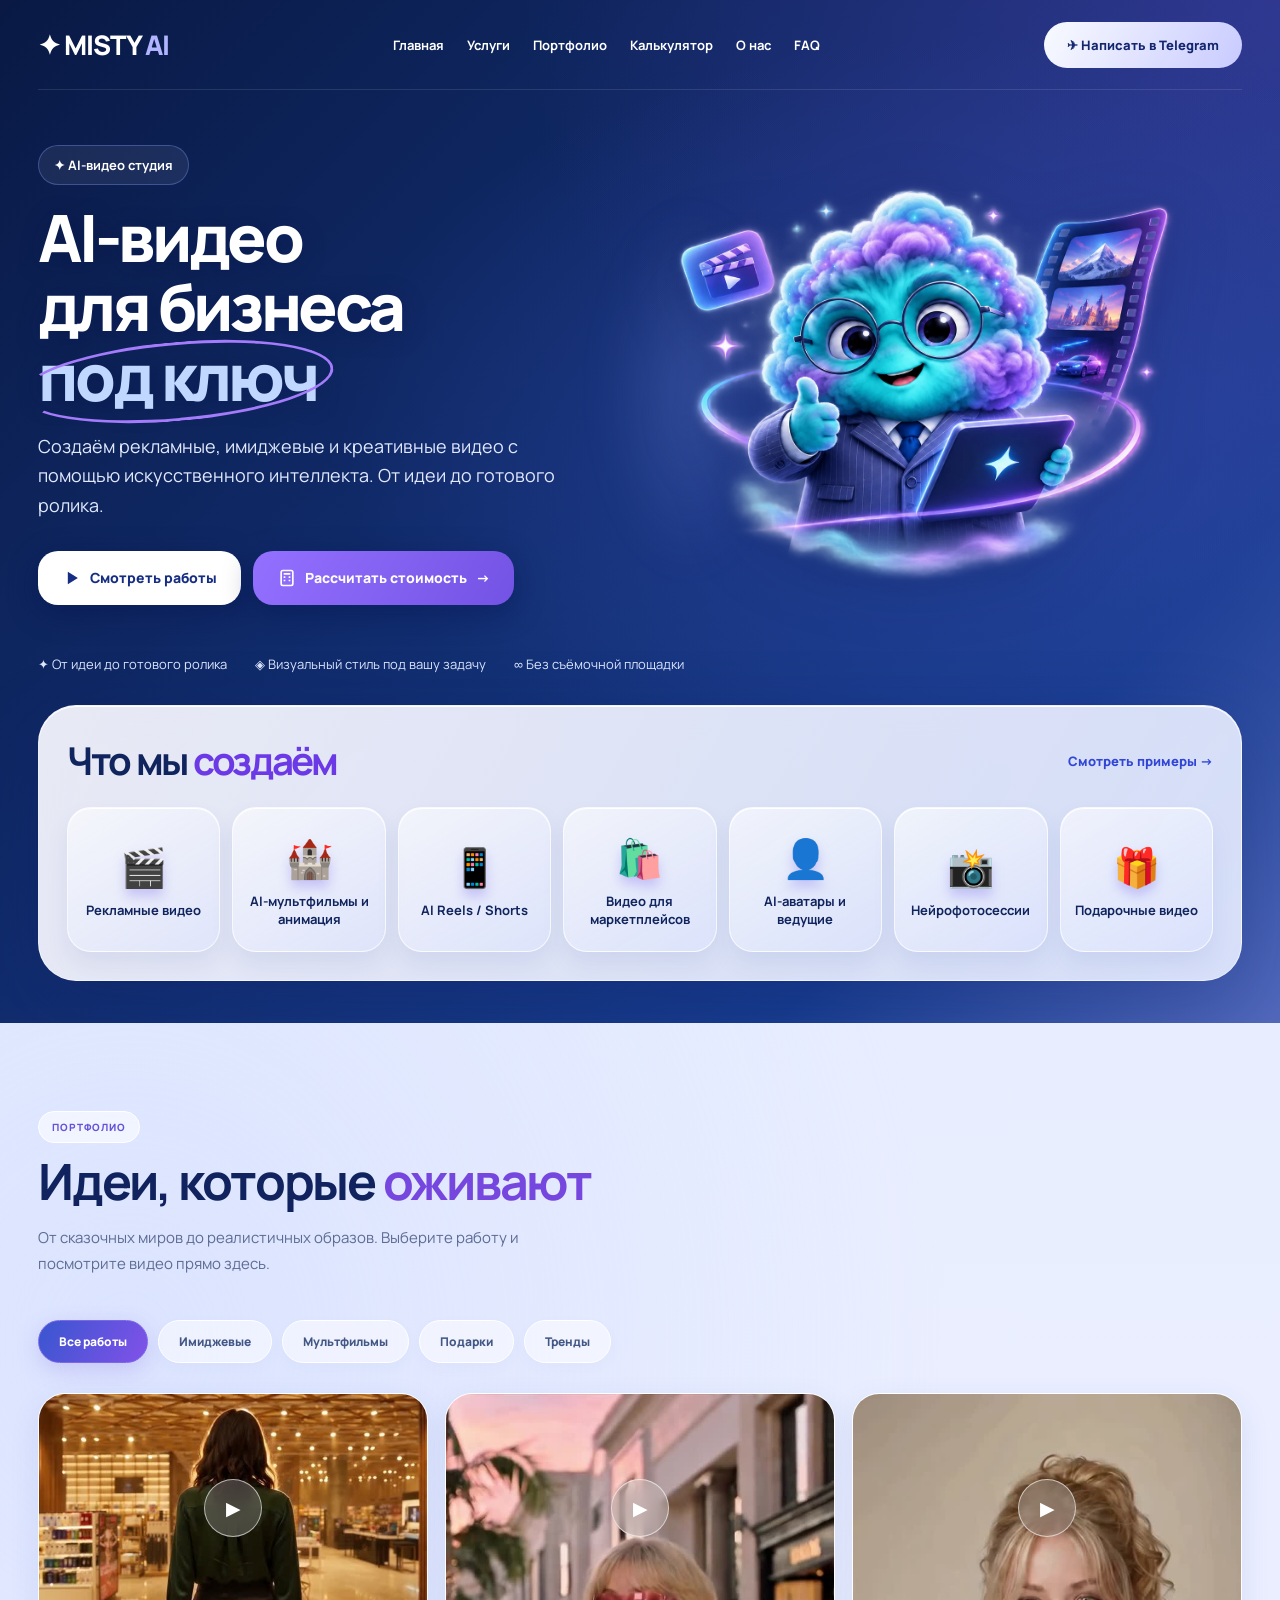
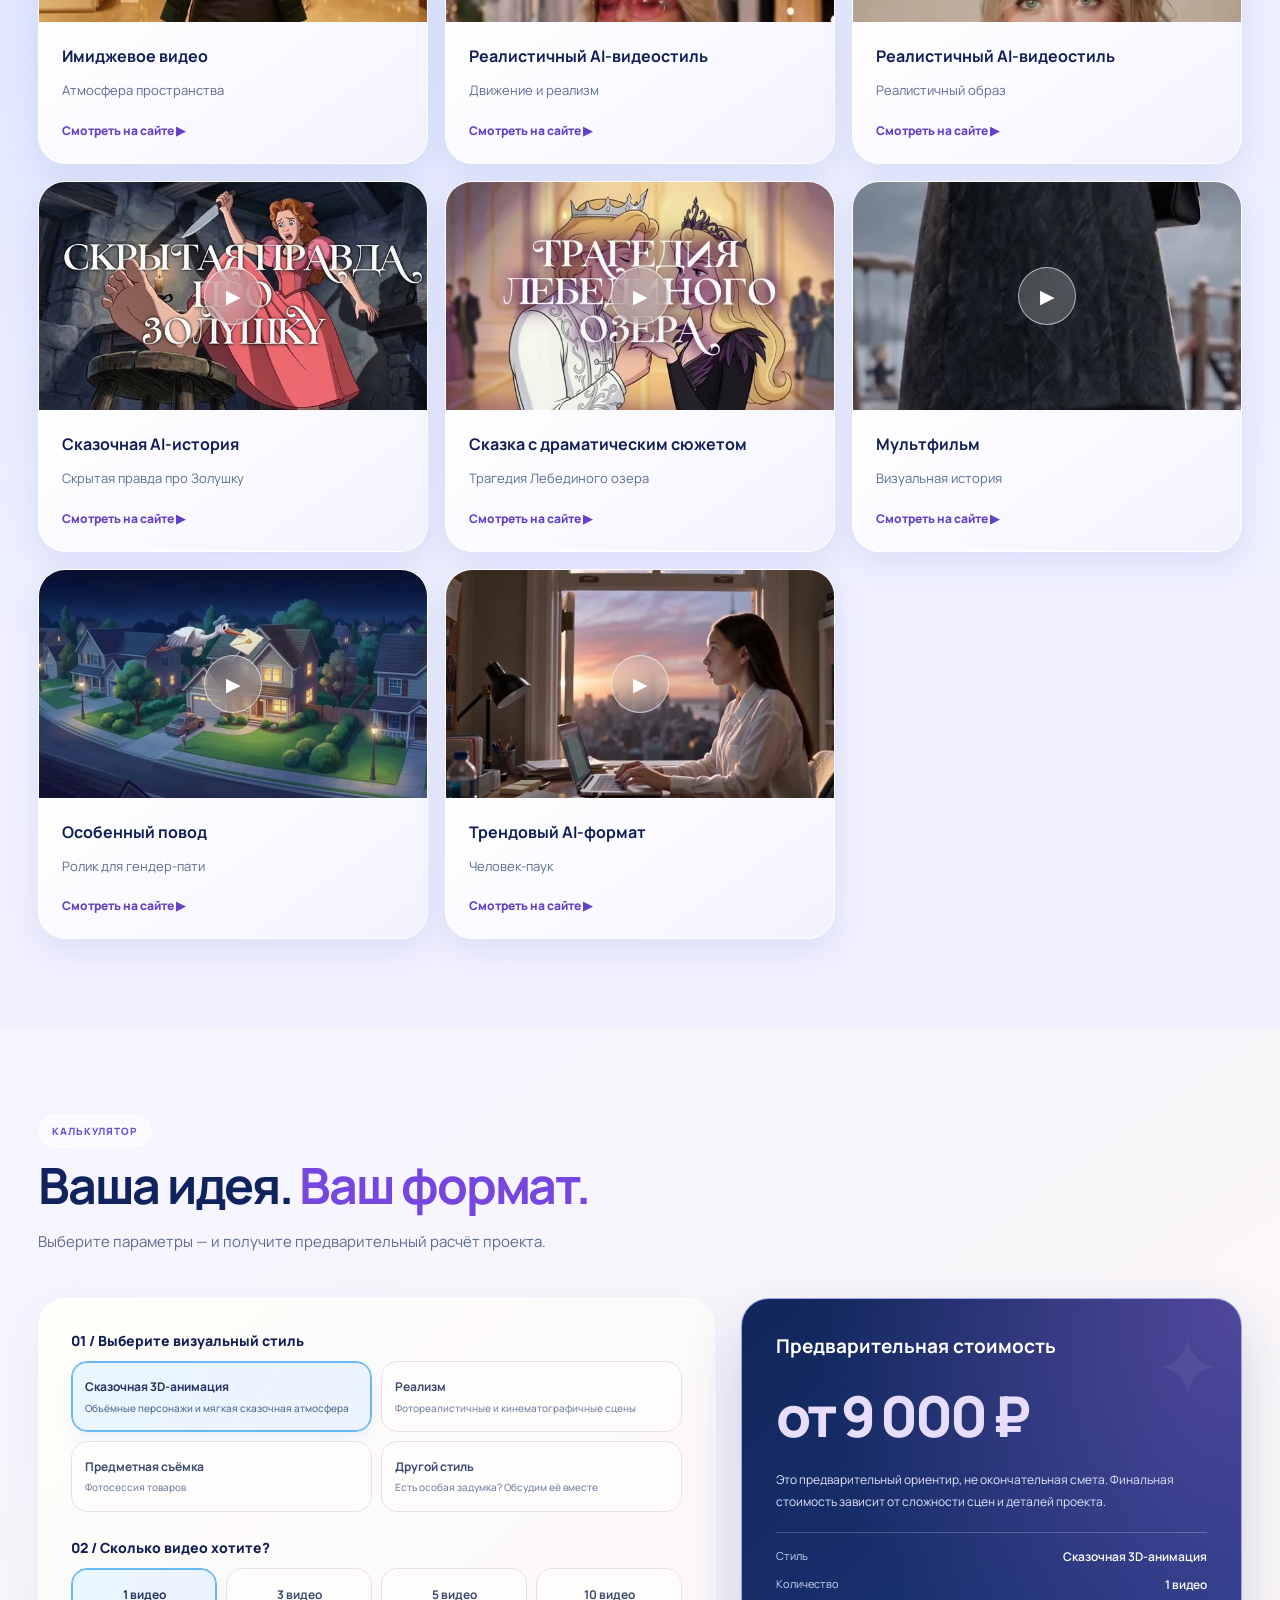
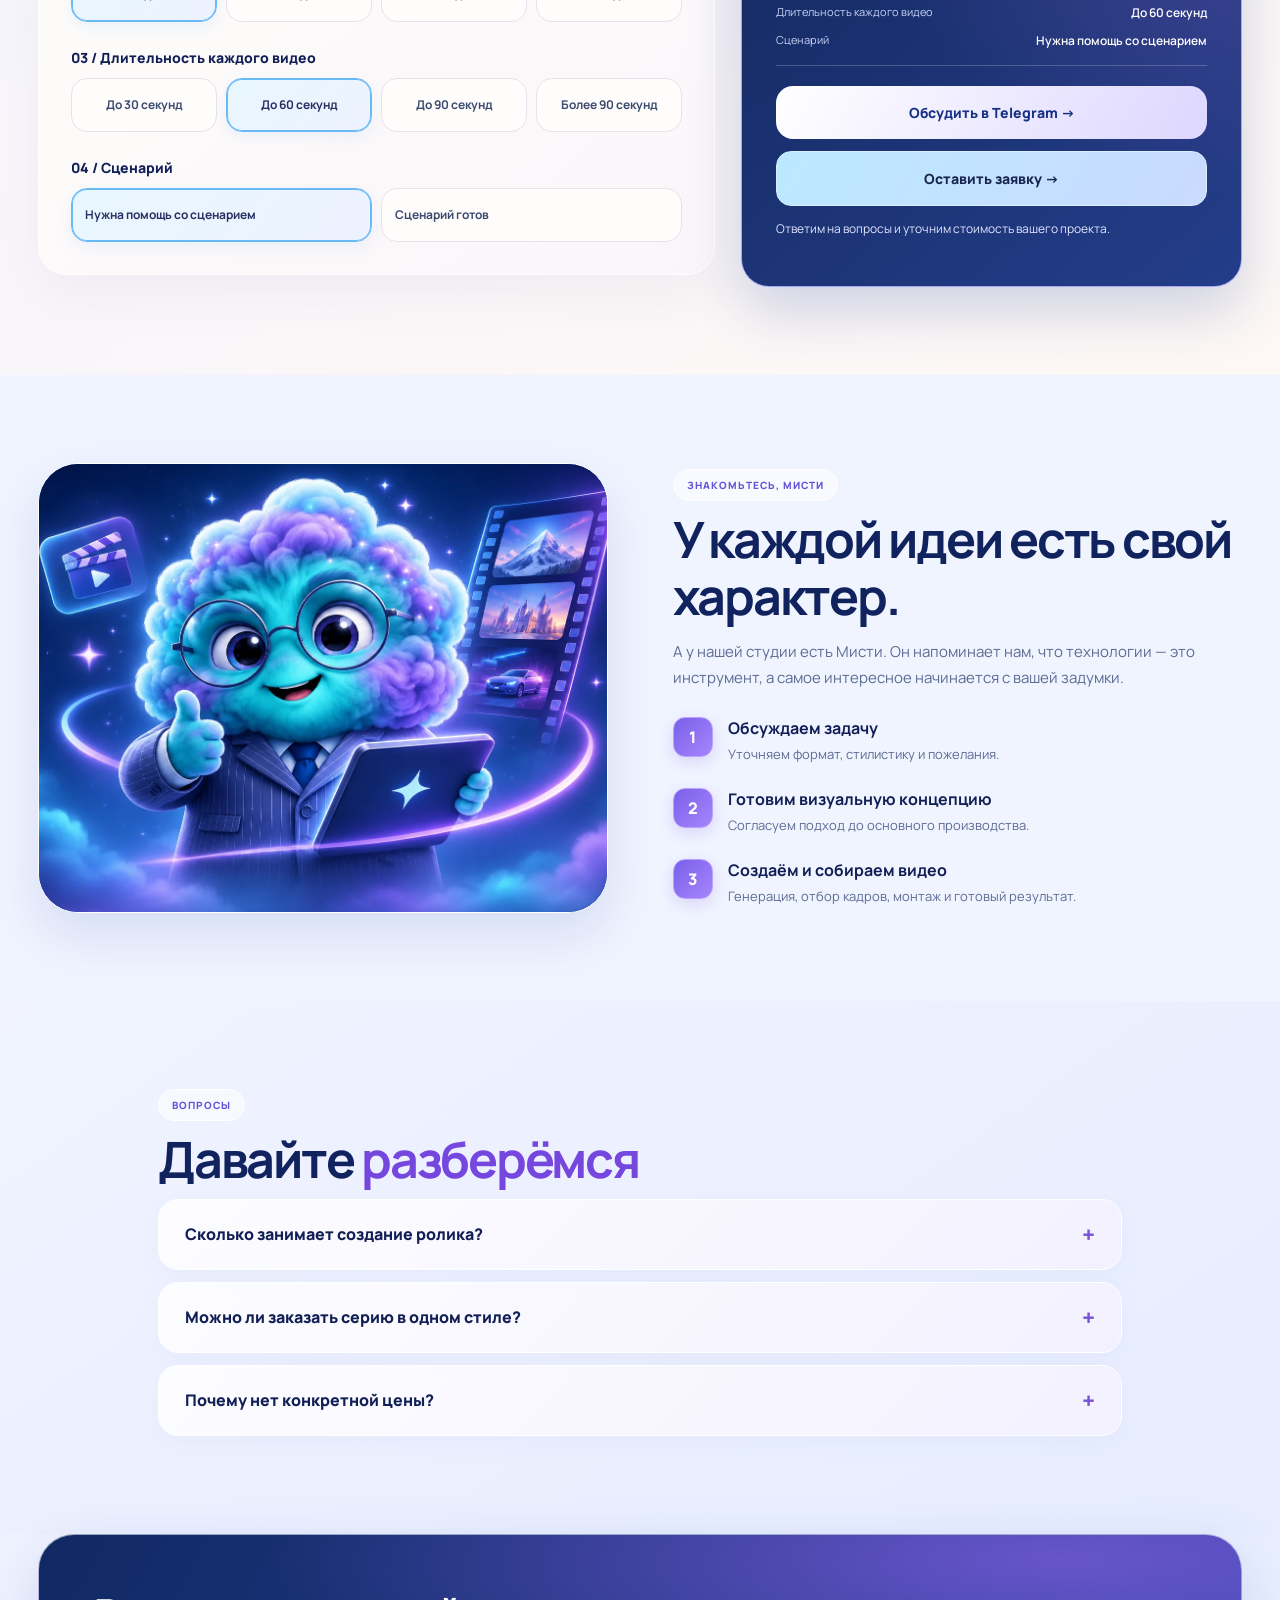
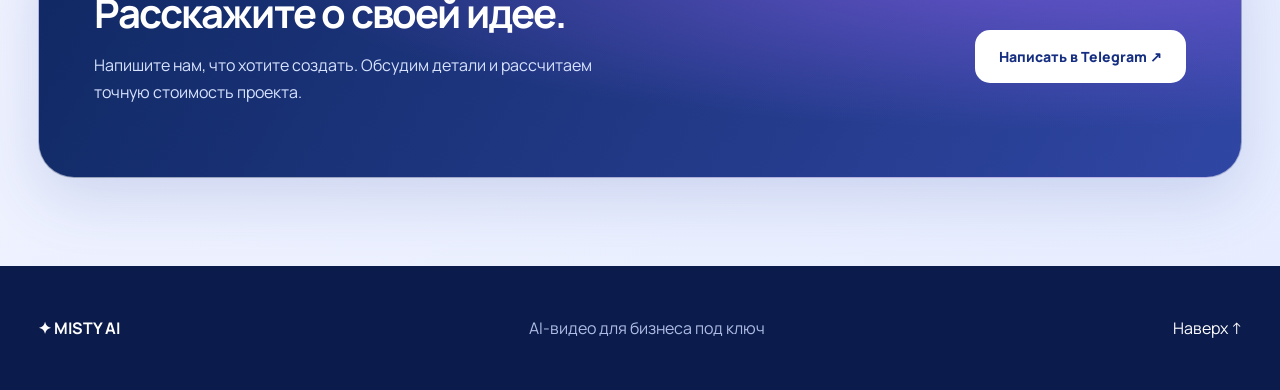
==== commit 9a962684: "Adapt mobile layouts and optimize MISTY artwork for phones" ====
--- a/index.html
+++ b/index.html
@@ -81,11 +81,11 @@
 .field[hidden]{display:none!important}
 </style><style>
 .portfolio-filters{display:flex;gap:9px;flex-wrap:wrap;margin:0 0 22px}.filter{border:1px solid #cbd8f8;background:#fff;color:#425785;border-radius:99px;padding:10px 16px;font-weight:800;font-size:12px}.filter.active{background:#263fc2;color:#fff;border-color:#263fc2}.work-visual{height:215px;background:#13295e!important}.work-visual:after{display:none}.work-visual iframe{width:100%;height:100%;border:0}.work-visual img{width:100%;height:100%;object-fit:cover}.work-visual .play{position:absolute;inset:0;display:grid;place-items:center;color:#fff;font-size:36px;background:#14234e38}.work-info a{color:#4c46c3;font-size:12px;font-weight:800}.work[hidden]{display:none}.calc-form .field{margin-bottom:26px}.calc-form .field:last-child{margin-bottom:0}.option small{display:block;margin-top:5px;color:#7583a5;font-weight:500;line-height:1.45}.option[aria-pressed=true] small{color:#5c59a1}.result-btn{display:flex}.calc-form .options.four{grid-template-columns:repeat(4,minmax(0,1fr))}.calc-form .options.four .option{text-align:center}.calc-form .options{grid-template-columns:repeat(2,minmax(0,1fr))}@media(max-width:650px){.calc-form .options.four{grid-template-columns:repeat(2,minmax(0,1fr))}.calc-form .options{grid-template-columns:1fr}}
-</style><link rel="stylesheet" href="public/assets/design.css"/></head><body>
-<header class="hero" id="top"><div class="wrap"><nav class="nav"><a class="logo" href="#top">✦ MISTY<span> AI</span></a><button class="menu-toggle" aria-label="Открыть меню" aria-expanded="false" aria-controls="navigation">☰</button><div class="navlinks" id="navigation"><a href="#top">Главная</a><a href="#services">Услуги</a><a href="#portfolio">Портфолио</a><a href="#calculator">Калькулятор</a><a href="#about">О нас</a><a href="#faq">FAQ</a></div><a class="pill" href="https://t.me/misty_ai_support">✈ Написать в Telegram</a></nav><div class="hero-inner"><div class="hero-copy"><span class="eyebrow">✦ AI-видео студия</span><h1>AI-видео<br/>для бизнеса<br/><em>под ключ</em></h1><p>Создаём рекламные, имиджевые и креативные видео с помощью искусственного интеллекта. От идеи до готового ролика.</p><div class="actions"><a class="btn btn-light" href="#portfolio">▶ Смотреть работы</a><a class="btn btn-purple" href="#calculator">▦ Рассчитать стоимость ↗</a></div></div><div class="hero-showcase"><img alt="Мисти — пушистый бирюзово-сиреневый маскот с очками и планшетом на фоне видеокадров" src="public/assets/misty-hero-integrated.png"/></div></div><div class="hero-benefits"><span>✦ От идеи до готового ролика</span><span>◈ Визуальный стиль под вашу задачу</span><span>∞ Без съёмочной площадки</span></div><div class="hero-services" id="services"><div class="hero-services-head"><h2>Что мы <span>создаём</span></h2><a href="#portfolio">Смотреть примеры →</a></div><div class="hero-services-grid"><a class="hero-service-item" href="#portfolio"><span class="hero-service-icon">🎬</span><strong>Рекламные видео</strong></a><a class="hero-service-item" href="#portfolio"><span class="hero-service-icon">🏰</span><strong>AI-мультфильмы и анимация</strong></a><a class="hero-service-item" href="#portfolio"><span class="hero-service-icon">📱</span><strong>AI Reels / Shorts</strong></a><a class="hero-service-item" href="#portfolio"><span class="hero-service-icon">🛍️</span><strong>Видео для маркетплейсов</strong></a><a class="hero-service-item" href="#portfolio"><span class="hero-service-icon">👤</span><strong>AI-аватары и ведущие</strong></a><a class="hero-service-item" href="#portfolio"><span class="hero-service-icon">📸</span><strong>Нейрофотосессии</strong></a><a class="hero-service-item" href="#portfolio"><span class="hero-service-icon">🎁</span><strong>Подарочные видео</strong></a></div></div></div></header>
+</style><link rel="stylesheet" href="public/assets/design.css?v=mobile-1"/><link rel="stylesheet" href="public/assets/responsive.css?v=mobile-1"></head><body>
+<header class="hero" id="top"><div class="wrap"><nav class="nav"><a class="logo" href="#top">✦ MISTY<span> AI</span></a><button class="menu-toggle" aria-label="Открыть меню" aria-expanded="false" aria-controls="navigation">☰</button><div class="navlinks" id="navigation"><a href="#top">Главная</a><a href="#services">Услуги</a><a href="#portfolio">Портфолио</a><a href="#calculator">Калькулятор</a><a href="#about">О нас</a><a href="#faq">FAQ</a></div><a class="pill" href="https://t.me/misty_ai_support">✈ Написать в Telegram</a></nav><div class="hero-inner"><div class="hero-copy"><span class="eyebrow">✦ AI-видео студия</span><h1>AI-видео<br/>для бизнеса<br/><em>под ключ</em></h1><p>Создаём рекламные, имиджевые и креативные видео с помощью искусственного интеллекта. От идеи до готового ролика.</p><div class="actions"><a class="btn btn-light" href="#portfolio"><svg class="action-icon" aria-hidden="true" viewBox="0 0 24 24"><path d="M7 4.5v15l12-7.5z" fill="currentColor"/></svg><span>Смотреть работы</span></a><a class="btn btn-purple" href="#calculator"><svg class="action-icon" aria-hidden="true" viewBox="0 0 24 24"><rect x="5" y="3" width="14" height="18" rx="2" fill="none" stroke="currentColor" stroke-width="2"/><path d="M8 7h8M8 11h2m4 0h2m-8 4h2m4 0h2" stroke="currentColor" stroke-width="2"/></svg><span>Рассчитать стоимость</span><span class="action-arrow" aria-hidden="true">→</span></a></div></div><div class="hero-showcase"><img fetchpriority="high" decoding="async" alt="Мисти — пушистый бирюзово-сиреневый маскот с очками и планшетом на фоне видеокадров" src="public/assets/misty-hero-integrated.webp"/></div></div><div class="hero-benefits"><span>✦ От идеи до готового ролика</span><span>◈ Визуальный стиль под вашу задачу</span><span>∞ Без съёмочной площадки</span></div><div class="hero-services" id="services"><div class="hero-services-head"><h2>Что мы <span>создаём</span></h2><a href="#portfolio">Смотреть примеры →</a></div><div class="hero-services-grid"><a class="hero-service-item" href="#portfolio"><span class="hero-service-icon">🎬</span><strong>Рекламные видео</strong></a><a class="hero-service-item" href="#portfolio"><span class="hero-service-icon">🏰</span><strong>AI-мультфильмы и анимация</strong></a><a class="hero-service-item" href="#portfolio"><span class="hero-service-icon">📱</span><strong>AI Reels / Shorts</strong></a><a class="hero-service-item" href="#portfolio"><span class="hero-service-icon">🛍️</span><strong>Видео для маркетплейсов</strong></a><a class="hero-service-item" href="#portfolio"><span class="hero-service-icon">👤</span><strong>AI-аватары и ведущие</strong></a><a class="hero-service-item" href="#portfolio"><span class="hero-service-icon">📸</span><strong>Нейрофотосессии</strong></a><a class="hero-service-item" href="#portfolio"><span class="hero-service-icon">🎁</span><strong>Подарочные видео</strong></a></div></div></div></header>
 <main>
 <section class="section portfolio" id="portfolio"><div class="wrap"><div class="section-head"><div><span class="kicker">Портфолио</span><h2>Идеи, которые <em>оживают</em></h2><p class="section-desc">От сказочных миров до реалистичных образов. Выберите работу и посмотрите видео прямо здесь.</p></div></div><div aria-label="Категории работ" class="portfolio-filters" role="group"><button aria-pressed="true" class="filter active" data-filter="all">Все работы</button><button aria-pressed="false" class="filter" data-filter="image">Имиджевые</button><button aria-pressed="false" class="filter" data-filter="cartoon">Мультфильмы</button><button aria-pressed="false" class="filter" data-filter="gift">Подарки</button><button aria-pressed="false" class="filter" data-filter="trend">Тренды</button></div><div class="works" id="work-list"></div></div></section>
-<section class="section" id="calculator"><div class="wrap"><div class="section-head"><div><span class="kicker">Калькулятор</span><h2>Ваша идея. <em>Ваш формат.</em></h2><p class="section-desc">Выберите параметры — и получите предварительный расчёт проекта.</p></div></div><div class="calc-grid"><div class="calc-form" id="questions"></div><aside class="calc-result"><h3>Предварительная стоимость</h3><div class="price" id="price" role="status" aria-live="polite">от 9 000 ₽</div><p class="small">Это предварительный ориентир, не окончательная смета. Финальная стоимость зависит от сложности сцен и деталей проекта.</p><div class="summary" id="summary"></div><a class="btn result-btn" href="https://t.me/misty_ai_support" id="discuss" rel="noopener noreferrer" target="_blank">Обсудить в Telegram ↗</a><button type="button" class="btn request-btn" id="request-open" aria-expanded="false" aria-controls="application">Оставить заявку →</button><p class="small">Ответим на вопросы и уточним стоимость вашего проекта.</p></aside></div></div></section>
+<section class="section" id="calculator"><div class="wrap"><div class="section-head"><div><span class="kicker">Калькулятор</span><h2>Ваша идея. <em>Ваш формат.</em></h2><p class="section-desc">Выберите параметры — и получите предварительный расчёт проекта.</p></div></div><div class="calc-grid"><div class="calc-form" id="questions"></div><aside class="calc-result"><h3>Предварительная стоимость</h3><div class="price" id="price" role="status" aria-live="polite">от 9 000 ₽</div><p class="small">Это предварительный ориентир, не окончательная смета. Финальная стоимость зависит от сложности сцен и деталей проекта.</p><div class="summary" id="summary"></div><a class="btn result-btn" href="https://t.me/misty_ai_support" id="discuss" rel="noopener noreferrer" target="_blank">Обсудить в Telegram →</a><button type="button" class="btn request-btn" id="request-open" aria-expanded="false" aria-controls="application">Оставить заявку →</button><p class="small">Ответим на вопросы и уточним стоимость вашего проекта.</p></aside></div></div></section>
 <section class="section" id="application" hidden><div class="wrap"><div class="application-panel"><span class="kicker">Давайте создадим что-то особенное</span><h2>Оставить <em>заявку</em></h2><p class="section-desc">Выберите удобный способ связи и расскажите о проекте. Параметры расчёта добавятся к заявке автоматически.</p><form id="lead-form"><div class="lead-grid">
 <label>Имя <span aria-hidden="true">*</span><input name="name" autocomplete="name" maxlength="100" required></label>
 <label>Предпочтительный способ связи <span aria-hidden="true">*</span><select name="preferredContact" required><option value="">Выберите способ</option><option value="Звонок">Звонок</option><option value="WhatsApp">WhatsApp</option><option value="Telegram">Telegram</option><option value="E-mail">E-mail</option></select></label>
@@ -97,7 +97,7 @@
 </div><label>Короткое описание задачи / материалов<textarea name="comment" rows="4" maxlength="4000" placeholder="Что хотите показать? Какие материалы уже есть?"></textarea></label>
 <label class="honeypot" aria-hidden="true">Website<input name="website" tabindex="-1" autocomplete="off"></label>
 <label class="consent"><input name="consent" type="checkbox" required><span>Согласен(на) на обработку персональных данных в соответствии с <a id="privacy-link" href="PRIVACY_POLICY_URL">политикой конфиденциальности</a>.</span></label>
-<p class="order-preview" id="lead-order"></p><button type="submit" class="btn btn-purple">Отправить заявку →</button><p id="lead-status" role="status" aria-live="polite"></p></form></div></div></section><section class="section" id="about" style="background:#f0f4ff"><div class="wrap about"><div class="about-art"><img alt="Маскот Мисти" src="public/assets/misty-hero-clean.png"/></div><div><span class="kicker">Знакомьтесь, Мисти</span><h2>У каждой идеи есть свой характер.</h2><p class="section-desc">А у нашей студии есть Мисти. Он напоминает нам, что технологии — это инструмент, а самое интересное начинается с вашей задумки.</p><div class="steps"><div class="step"><span class="num">1</span><div><strong>Обсуждаем задачу</strong><p>Уточняем формат, стилистику и пожелания.</p></div></div><div class="step"><span class="num">2</span><div><strong>Готовим визуальную концепцию</strong><p>Согласуем подход до основного производства.</p></div></div><div class="step"><span class="num">3</span><div><strong>Создаём и собираем видео</strong><p>Генерация, отбор кадров, монтаж и готовый результат.</p></div></div></div></div></div></section>
+<p class="order-preview" id="lead-order"></p><button type="submit" class="btn btn-purple">Отправить заявку →</button><p id="lead-status" role="status" aria-live="polite"></p></form></div></div></section><section class="section" id="about" style="background:#f0f4ff"><div class="wrap about"><div class="about-art"><img loading="lazy" decoding="async" alt="Маскот Мисти" src="public/assets/misty-hero-clean.webp"/></div><div><span class="kicker">Знакомьтесь, Мисти</span><h2>У каждой идеи есть свой характер.</h2><p class="section-desc">А у нашей студии есть Мисти. Он напоминает нам, что технологии — это инструмент, а самое интересное начинается с вашей задумки.</p><div class="steps"><div class="step"><span class="num">1</span><div><strong>Обсуждаем задачу</strong><p>Уточняем формат, стилистику и пожелания.</p></div></div><div class="step"><span class="num">2</span><div><strong>Готовим визуальную концепцию</strong><p>Согласуем подход до основного производства.</p></div></div><div class="step"><span class="num">3</span><div><strong>Создаём и собираем видео</strong><p>Генерация, отбор кадров, монтаж и готовый результат.</p></div></div></div></div></div></section>
 <section class="section faq" id="faq"><div class="wrap"><span class="kicker">Вопросы</span><h2>Давайте <em>разберёмся</em></h2><details><summary>Сколько занимает создание ролика?</summary><p>Срок зависит от длительности, сложности сцен, количества согласований и дополнительных материалов. Точные сроки определим после обсуждения задачи.</p></details><details><summary>Можно ли заказать серию в одном стиле?</summary><p>Да, можно заранее разработать общий визуальный подход, чтобы выпуски серии выглядели цельно.</p></details><details><summary>Почему нет конкретной цены?</summary><p>Стоимость зависит от сложности видео: выбранного стиля, количества сцен и персонажей, детализации, длительности и объёма монтажных работ. Именно поэтому у каждого проекта своя точная смета — калькулятор выше показывает лишь ориентир, а цену называем после обсуждения задачи.</p></details></div></section>
 <section class="section" id="contact" style="padding-top:0"><div class="wrap"><div class="cta"><div><h2>Расскажите о своей идее.</h2><p>Напишите нам, что хотите создать. Обсудим детали и рассчитаем точную стоимость проекта.</p></div><a class="btn btn-light" href="https://t.me/misty_ai_support" rel="noopener noreferrer" target="_blank">Написать в Telegram ↗</a></div></div></section></main><footer class="footer"><div class="wrap"><strong style="color:#fff">✦ MISTY AI</strong><p>AI-видео для бизнеса под ключ</p><a href="#top">Наверх ↑</a></div></footer>
 <div aria-label="Просмотр работы MISTY AI" aria-modal="true" class="misty-video-modal" hidden="" id="misty-video-modal" role="dialog">
@@ -105,4 +105,4 @@
 <div class="misty-video-bar"><strong>Смотрим работу MISTY AI</strong><button aria-label="Закрыть видео" id="misty-video-close" type="button">✕</button></div>
 <div class="misty-video-ratio"><video controls playsinline preload="none" id="misty-video-frame" aria-label="Видео MISTY AI">Ваш браузер не поддерживает видео.</video></div>
 <div class="misty-video-footer"><a href="#" id="misty-video-external" download>Скачать видео ↓</a></div>
-</div></div><script src="public/assets/config.js"></script><script src="public/assets/pricing.js"></script><script src="public/assets/calculator.js"></script><script src="public/assets/site.js"></script></body></html>
+</div></div><script src="public/assets/config.js"></script><script src="public/assets/pricing.js"></script><script src="public/assets/calculator.js?v=mobile-1"></script><script src="public/assets/site.js"></script></body></html>
--- a/public/assets/responsive.css
+++ b/public/assets/responsive.css
@@ -0,0 +1,108 @@
+/* Responsive compositions: keep the desktop visual language on smaller screens. */
+@media (min-width:601px) and (max-width:1000px){
+ .hero-inner{grid-template-columns:minmax(0,1fr) minmax(0,1fr);min-height:440px;gap:16px}
+ .hero-copy{padding:32px 0}.hero h1{font-size:clamp(42px,6.2vw,60px)}
+ .hero-copy>p{font-size:15px;line-height:1.7}
+ .hero-showcase{width:100%;height:auto;margin:0;max-width:none;align-self:center}
+ .actions .btn{font-size:12px;padding:15px 17px}
+ .hero-benefits{display:grid;grid-template-columns:repeat(3,minmax(0,1fr));gap:16px;margin:0 0 26px}
+ .hero-services-grid{grid-template-columns:repeat(4,minmax(0,1fr))}
+ .hero-service-item{min-height:130px}.hero-service-item:last-child{grid-column:auto;flex-direction:column}
+ .section{padding:70px 0}.section h2{font-size:42px}
+ .calc-grid{grid-template-columns:minmax(0,1.05fr) minmax(0,.95fr);gap:18px;align-items:start}
+ .calc-form,.calc-result{padding:24px}.calc-result{position:sticky;top:20px}
+ .calc-form .options.four{grid-template-columns:repeat(2,minmax(0,1fr))}
+ .calc-form .options{grid-template-columns:repeat(2,minmax(0,1fr))}
+ .about{gap:30px}.about-art{height:auto;aspect-ratio:3/2}
+ .about-art img{object-fit:contain;transform:none}
+}
+@media (max-width:600px){
+ .wrap{padding-inline:18px}.hero{padding-bottom:26px}
+ .nav{display:grid;grid-template-columns:minmax(0,1fr) auto auto;gap:10px;min-height:72px;padding-block:12px}
+ .nav .logo{grid-column:1;grid-row:1;font-size:22px;white-space:nowrap;letter-spacing:-1px}
+ .nav .pill{grid-column:2;grid-row:1;padding:11px 13px;border-radius:14px;font-size:0;line-height:1.4}
+ .nav .pill:after{content:'Telegram';font-size:11px}
+ .menu-toggle{grid-column:3;grid-row:1;display:grid;place-items:center;margin:0;padding:0;width:42px;height:42px;min-height:42px;border-radius:13px;font-size:22px}
+ .navlinks{grid-column:1/-1;grid-row:2}
+ .navlinks.is-open{display:grid;grid-template-columns:repeat(3,minmax(0,1fr));gap:3px 8px;padding:12px 0 4px;flex-basis:auto}
+ .navlinks a{display:flex;align-items:center;justify-content:center;min-height:44px;padding:8px 4px;background:#ffffff0c;border-radius:10px;font-size:11px}
+ .hero-inner{display:grid;grid-template-columns:minmax(0,1.1fr) minmax(0,1fr);gap:0;min-height:0;padding-top:24px;align-items:center}
+ .hero-copy{display:contents}
+ .hero-copy .eyebrow{grid-column:1/-1;grid-row:1;justify-self:start;font-size:10px;padding:7px 11px;margin-bottom:17px;gap:6px}
+ .hero h1{grid-column:1;grid-row:2;font-size:clamp(25px,7.9vw,43px);line-height:1.14;letter-spacing:-.055em;margin:0;position:relative;z-index:2}
+ .hero h1 em:after{inset:0 -8px -5px;border-width:2px}
+ .hero-showcase{grid-column:2;grid-row:2;width:128%;max-width:none;height:auto;min-height:0;aspect-ratio:3/2;margin:0 0 0 -18%;align-self:center;justify-self:start;pointer-events:none}
+ .hero-showcase img{display:block;width:100%;height:100%;object-fit:contain;object-position:center;transform:none;mask-image:none;-webkit-mask-image:none;clip-path:none;border-radius:0}
+ .hero-copy>p{grid-column:1/-1;grid-row:3;max-width:none;margin:18px 0 0;font-size:14px;line-height:1.65;color:#dce7ff}
+ .actions{grid-column:1/-1;grid-row:4;display:grid;grid-template-columns:minmax(0,1fr) minmax(0,1fr);gap:10px;margin-top:21px}
+ .hero .actions .btn{width:100%;min-height:52px;max-width:100%;padding:12px 10px;font-size:11px;line-height:1.4;border-radius:16px;text-align:center;box-shadow:0 7px 24px #07143e35}
+ .hero-benefits{display:grid;grid-template-columns:repeat(3,minmax(0,1fr));gap:8px;margin:21px 0 24px;font-size:10px;line-height:1.55}
+ .hero-benefits>span{display:block;min-width:0;background:#ffffff08;border:1px solid #ffffff16;border-radius:13px;padding:9px 8px;color:#dce6ff}
+ .hero-services{padding:20px 16px 16px;border-radius:27px;overflow:hidden;box-shadow:0 15px 42px #071b4430}
+ .hero-services-head{gap:12px;align-items:center;margin-bottom:15px}
+ .hero-services-head h2{font-size:clamp(21px,6vw,29px);line-height:1.1;letter-spacing:-.055em;min-width:0}
+ .hero-services-head a{flex:0 0 75px;max-width:75px;text-align:right;font-size:10px;line-height:1.45}
+ .hero-services-grid{display:grid;grid-auto-flow:column;grid-auto-columns:112px;grid-template-columns:none;gap:10px;overflow-x:auto;overscroll-behavior-inline:contain;scroll-snap-type:x mandatory;scroll-padding-inline:1px;padding:1px 1px 13px;scrollbar-width:thin;scrollbar-color:#b7afe9 transparent}
+ .hero-service-item,.hero-service-item:last-child{grid-column:auto;display:flex;flex-direction:column;justify-content:center;min-height:121px;border-radius:19px;padding:12px 8px;gap:8px;scroll-snap-align:start}
+ .hero-service-icon{font-size:31px}.hero-service-item strong{font-size:10px;line-height:1.4}
+ .section{padding:52px 0}.section h2{font-size:32px;line-height:1.13;letter-spacing:-.045em;margin-top:12px}
+ .section-head{margin-bottom:22px;gap:14px}.section-desc{font-size:13px;line-height:1.75}
+ .kicker{font-size:9px;letter-spacing:.1em;padding:7px 10px}
+ .portfolio-filters{flex-wrap:nowrap;gap:8px;overflow-x:auto;margin:0 0 19px;padding:2px 1px 10px;scrollbar-width:thin;scrollbar-color:#b7afe9 transparent}
+ .filter{flex:0 0 auto;min-height:44px;padding:10px 15px;font-size:11px;white-space:nowrap}
+ .works{grid-template-columns:repeat(2,minmax(0,1fr));gap:12px}
+ .work{border-radius:20px;min-width:0;box-shadow:0 9px 24px #25478912}
+ .work-visual{height:auto;aspect-ratio:4/3}.work-visual .play{width:43px;height:43px;font-size:14px}
+ .work-info{padding:14px 12px 8px}.work-info strong{font-size:12px;line-height:1.45;display:block}
+ .work-info p{font-size:11px;line-height:1.55;margin:7px 0 0}
+ .video-text{min-height:44px;width:100%;font-size:10px;line-height:1.4;text-align:left;margin-top:2px;padding-block:10px}
+ .calc-grid{grid-template-columns:minmax(0,1fr);gap:17px}
+ .calc-form,.calc-result{padding:22px 17px;border-radius:24px;min-width:0}
+ .calc-result{position:relative;top:auto;box-shadow:0 16px 40px #203d9226}
+ #calculator .field{margin-bottom:23px}.field-label{font-size:12px;line-height:1.5;margin-bottom:10px}
+ #calculator .options,#calculator .options.four{grid-template-columns:repeat(2,minmax(0,1fr));gap:8px}
+ #calculator [data-question=qty] .options{grid-template-columns:repeat(4,minmax(0,1fr));gap:6px}
+ #calculator .option{font-size:11px;line-height:1.5;padding:12px 10px;min-height:51px;border-radius:14px;overflow-wrap:break-word}
+ #calculator [data-question=style] .option{min-height:101px}
+ #calculator [data-question=qty] .option{font-size:10px;padding:11px 4px;text-align:center;min-height:49px}
+ #calculator .option small{font-size:10px;line-height:1.5;margin-top:5px}
+ #calculator .calc-result h3{font-size:18px;margin-bottom:16px}
+ #calculator .price{font-size:44px;letter-spacing:-.055em;line-height:1.1;margin:12px 0 20px}
+ #calculator .small{font-size:11px;line-height:1.8}
+ #calculator .summary{padding:17px 0;margin:19px 0}
+ #calculator .summary>div{gap:14px;margin-bottom:12px}
+ #calculator .summary span{font-size:11px;max-width:45%;line-height:1.55}
+ #calculator .summary strong{font-size:11px;max-width:55%;line-height:1.55}
+ #calculator .result-btn,#calculator .request-btn{min-height:51px;font-size:13px;border-radius:15px}
+ .application-panel{padding:26px 19px;border-radius:26px}
+ #lead-form .lead-grid{grid-template-columns:1fr;gap:0}
+ #lead-form label{font-size:12px;margin-bottom:19px}
+ #lead-form input:not([type=checkbox]),#lead-form textarea,#application select,#application input[type=date]{font-size:16px;padding:13px;border-radius:12px;min-height:48px}
+ #lead-form .consent{font-size:11px;gap:10px;line-height:1.75}
+ #lead-form [type=submit]{width:100%;min-height:51px;font-size:13px;border-radius:15px}
+ #lead-status{font-size:12px}.order-preview{padding:14px;font-size:11px;line-height:1.8}
+ .about{gap:26px}.about-art{height:auto;aspect-ratio:3/2;border-radius:25px}
+ .about-art img{object-fit:contain;transform:none}
+ .steps{gap:20px}.num{width:34px;height:34px;flex-basis:34px;font-size:13px}
+ .step strong{font-size:13px}.step p{font-size:12px;line-height:1.7}
+ .faq details{padding:19px 17px;border-radius:18px}.faq summary{font-size:13px;line-height:1.5;min-height:24px;align-items:center;gap:15px}
+ .faq p{font-size:12px;line-height:1.8}
+ .cta{padding:29px 23px;border-radius:26px;display:block}.cta h2{font-size:30px;line-height:1.15;color:white}
+ .cta p{font-size:13px;line-height:1.75}.cta .btn{display:flex;width:100%;min-height:50px;font-size:13px;margin-top:22px}
+ .footer{padding:28px 0}.footer .wrap{display:flex;gap:12px;justify-content:space-between;align-items:center}
+ .footer p{font-size:11px;line-height:1.6}.footer a{min-height:44px;display:flex;align-items:center;font-size:12px}
+ .misty-video-modal{padding:12px}.misty-video-bar strong{font-size:12px;line-height:1.5}.misty-video-box{border-radius:18px}
+}
+@media (max-width:359px){
+ .wrap{padding-inline:16px}.nav{gap:7px}.nav .logo{font-size:19px}.nav .pill{padding:10px 11px}.nav .pill:after{font-size:10px}.menu-toggle{width:39px;height:39px;min-height:39px}
+ .hero-copy>p{font-size:13px}.hero .actions .btn{font-size:10px;padding-inline:7px}
+ .hero-benefits{font-size:9px;gap:6px}.hero-benefits>span{padding:8px 6px}
+ .hero-services{padding-inline:14px}.section h2{font-size:29px}
+ .calc-form,.calc-result{padding-inline:15px}
+ #calculator .option{padding:11px 8px;font-size:10px}#calculator .option small{font-size:9px}
+ .work-info{padding-inline:10px}.work-info strong{font-size:11px}
+}
+
+.action-icon{width:20px;height:20px;flex:0 0 20px}.actions .btn{gap:8px}.action-arrow{margin-left:1px}
+@media(max-width:600px){.action-icon{width:15px;height:15px;flex-basis:15px}.hero .actions .btn{gap:6px}.action-arrow{display:none}.hero .actions .btn>span:not(.action-arrow){min-width:0}}
+@media(max-width:600px){.hero-service-item strong{font-size:11px}.video-text{font-size:11px}}
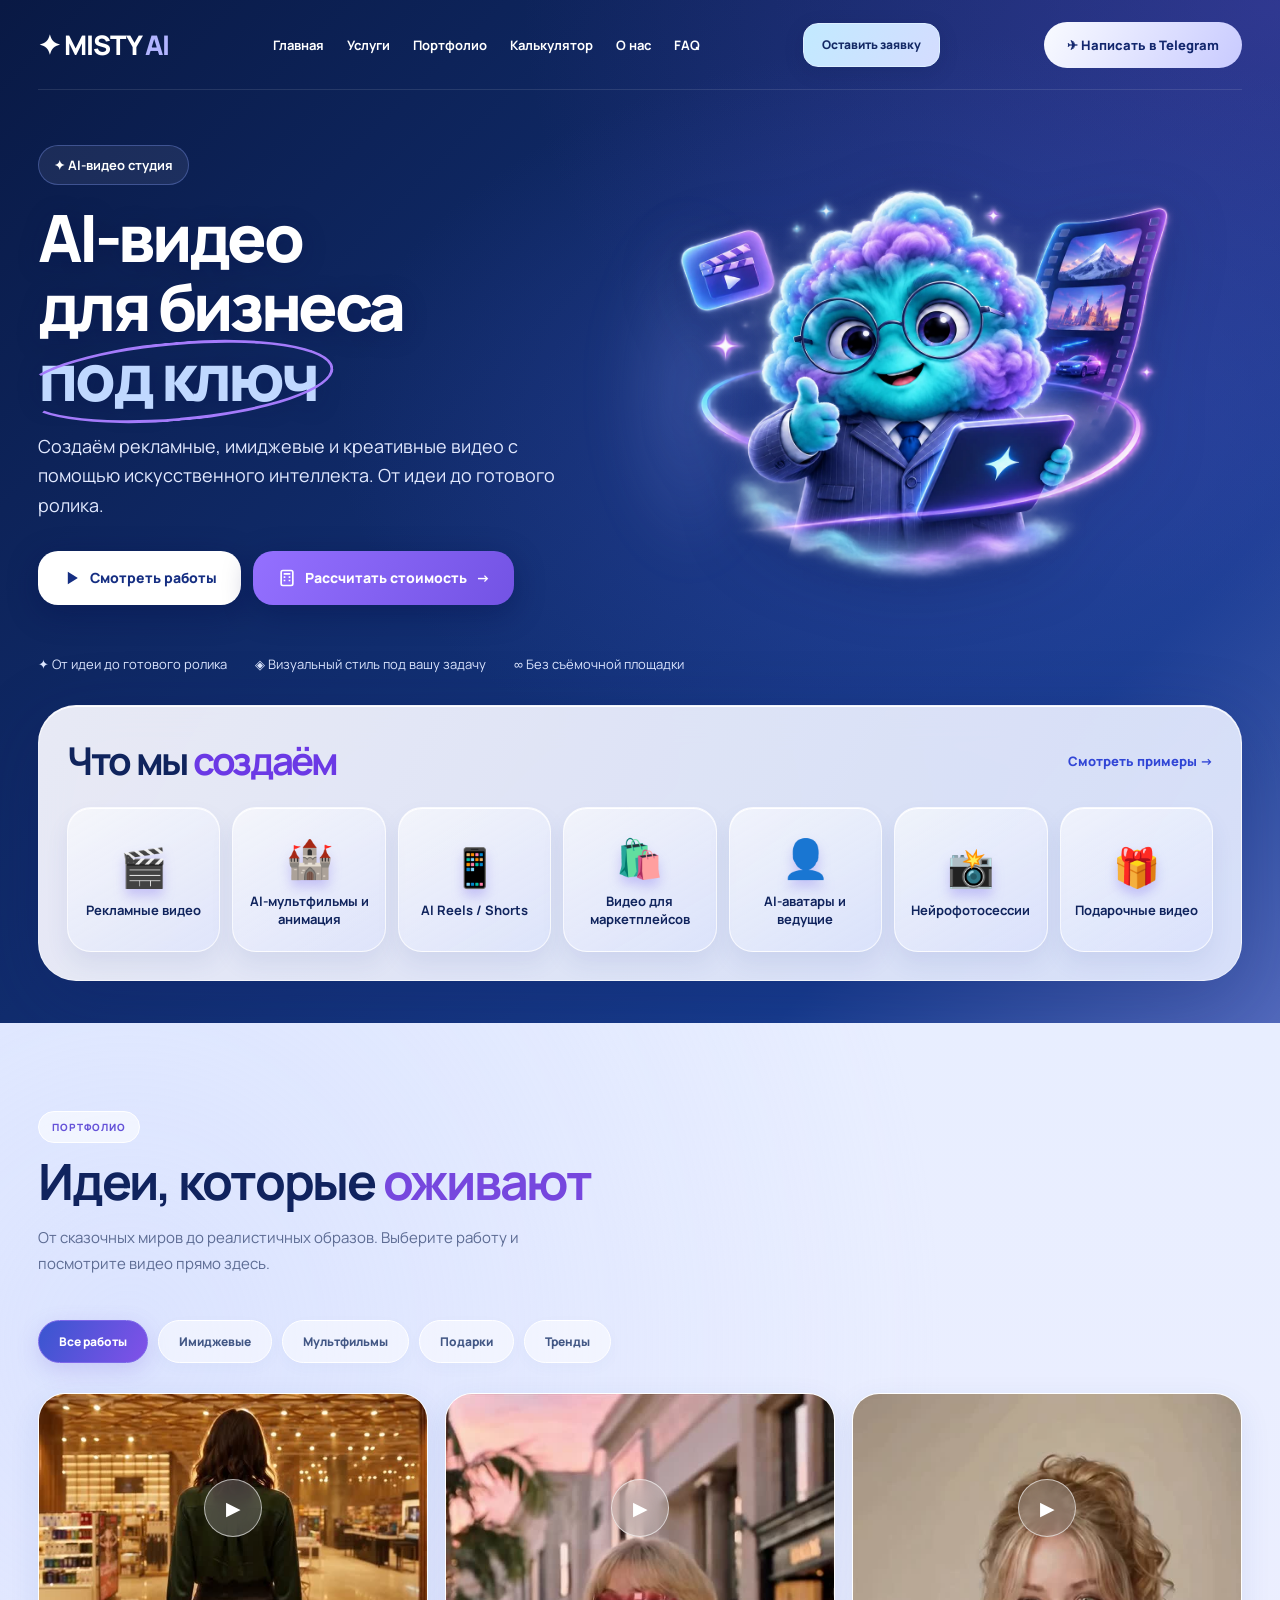
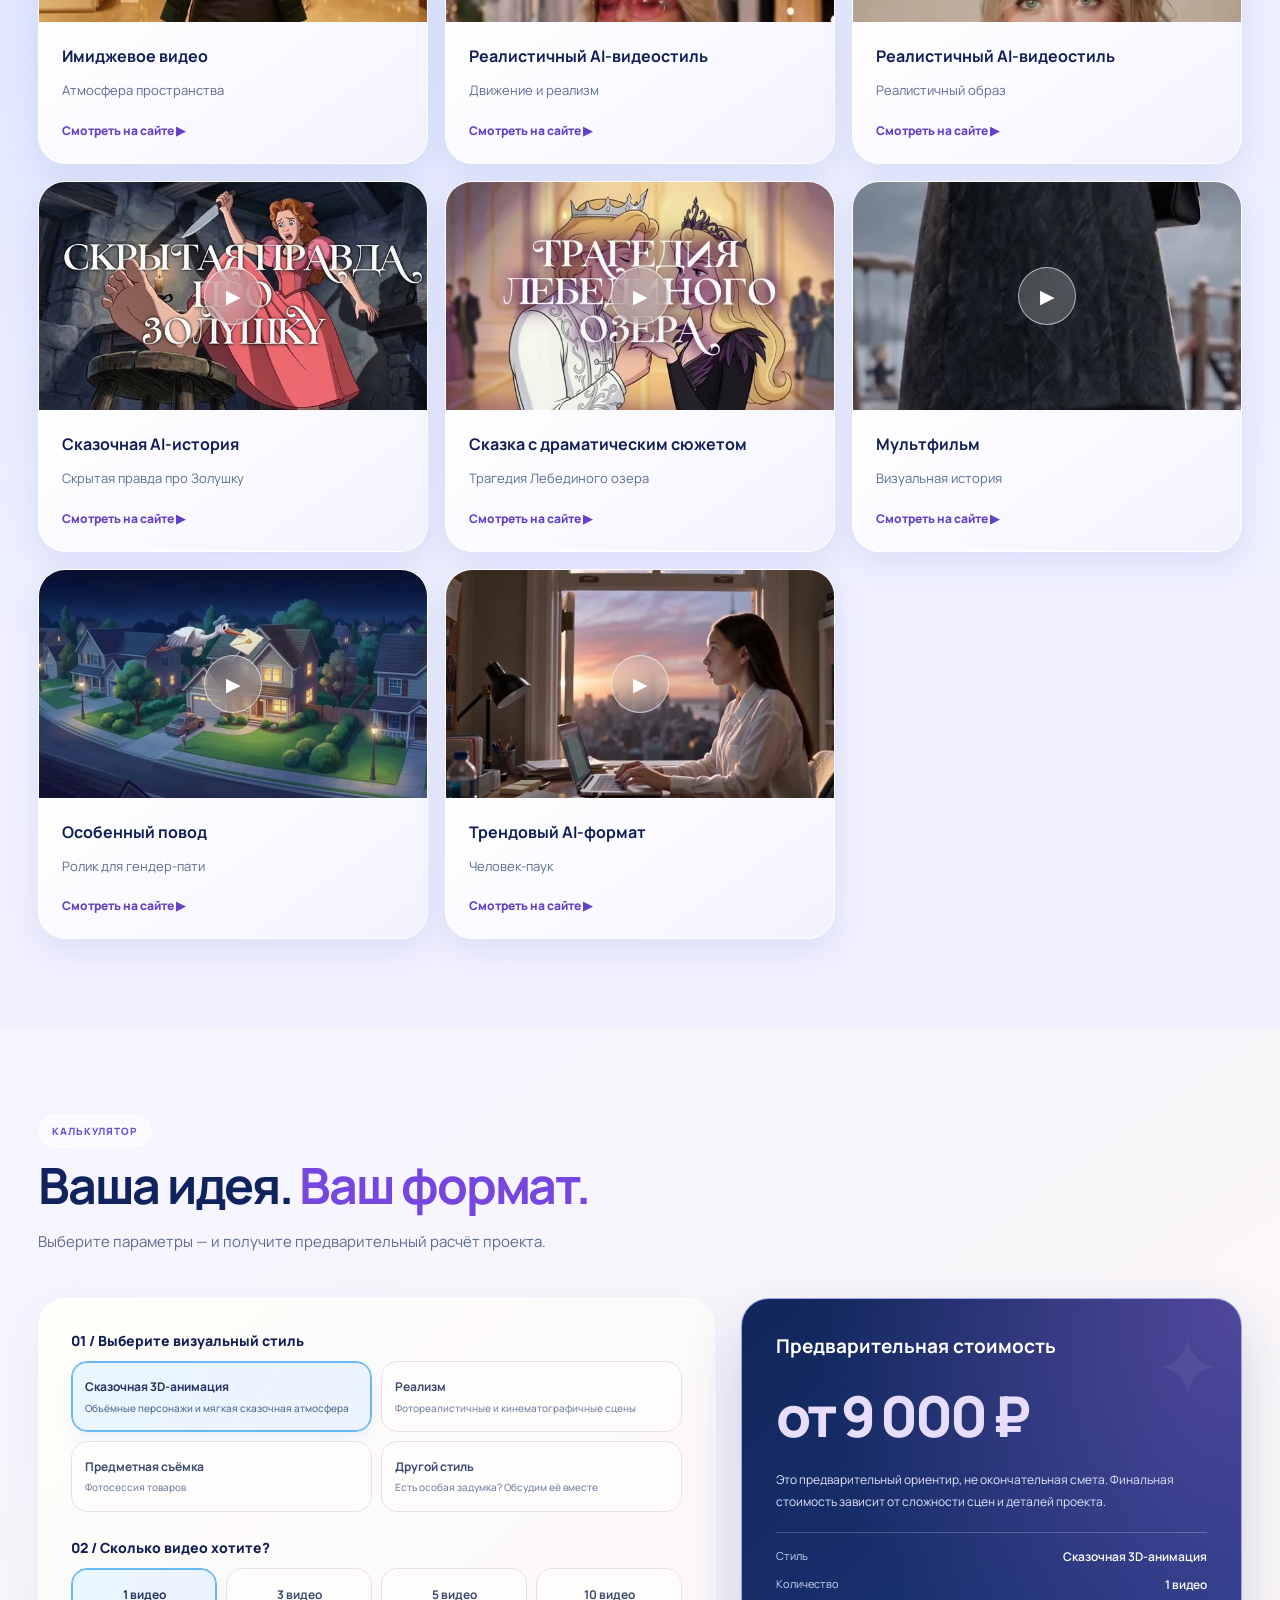
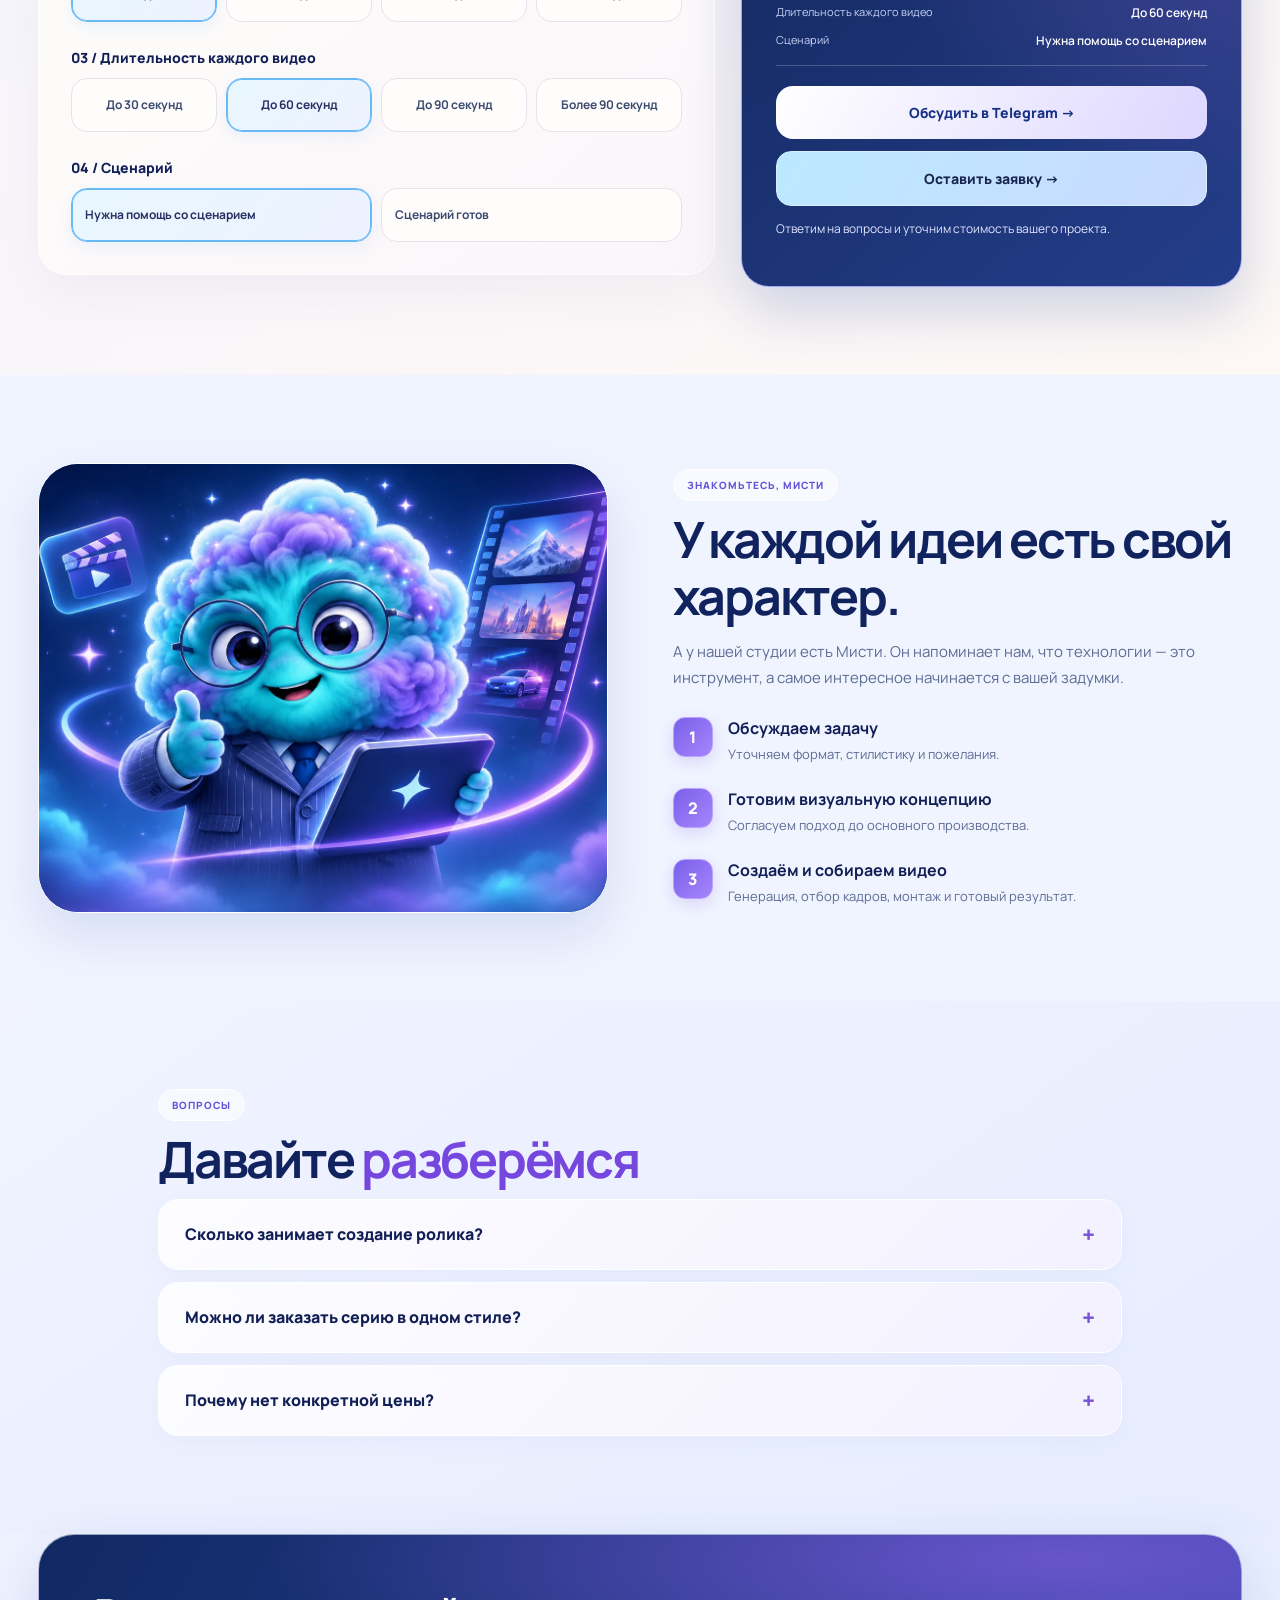
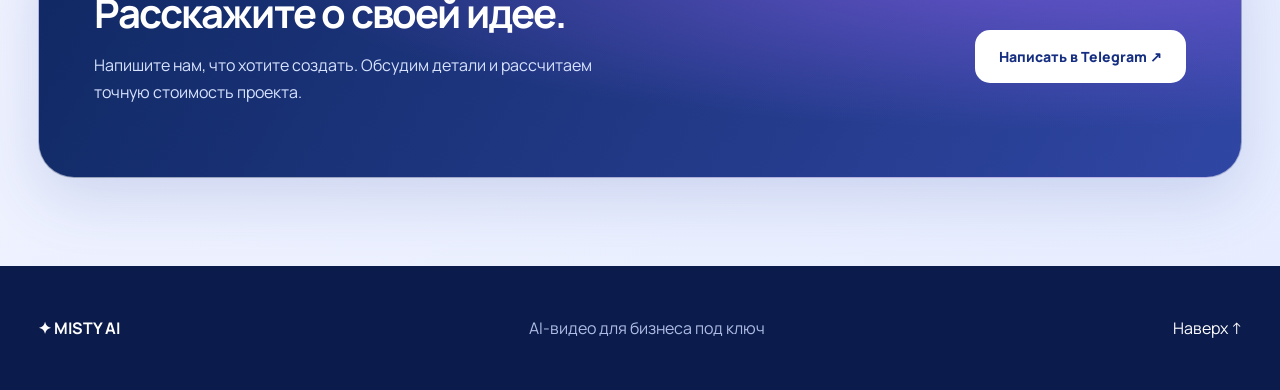
==== commit df3214b8: "Make request form concise with clear required contacts and header CTA" ====
--- a/index.html
+++ b/index.html
@@ -81,23 +81,21 @@
 .field[hidden]{display:none!important}
 </style><style>
 .portfolio-filters{display:flex;gap:9px;flex-wrap:wrap;margin:0 0 22px}.filter{border:1px solid #cbd8f8;background:#fff;color:#425785;border-radius:99px;padding:10px 16px;font-weight:800;font-size:12px}.filter.active{background:#263fc2;color:#fff;border-color:#263fc2}.work-visual{height:215px;background:#13295e!important}.work-visual:after{display:none}.work-visual iframe{width:100%;height:100%;border:0}.work-visual img{width:100%;height:100%;object-fit:cover}.work-visual .play{position:absolute;inset:0;display:grid;place-items:center;color:#fff;font-size:36px;background:#14234e38}.work-info a{color:#4c46c3;font-size:12px;font-weight:800}.work[hidden]{display:none}.calc-form .field{margin-bottom:26px}.calc-form .field:last-child{margin-bottom:0}.option small{display:block;margin-top:5px;color:#7583a5;font-weight:500;line-height:1.45}.option[aria-pressed=true] small{color:#5c59a1}.result-btn{display:flex}.calc-form .options.four{grid-template-columns:repeat(4,minmax(0,1fr))}.calc-form .options.four .option{text-align:center}.calc-form .options{grid-template-columns:repeat(2,minmax(0,1fr))}@media(max-width:650px){.calc-form .options.four{grid-template-columns:repeat(2,minmax(0,1fr))}.calc-form .options{grid-template-columns:1fr}}
-</style><link rel="stylesheet" href="public/assets/design.css?v=mobile-1"/><link rel="stylesheet" href="public/assets/responsive.css?v=mobile-1"></head><body>
-<header class="hero" id="top"><div class="wrap"><nav class="nav"><a class="logo" href="#top">✦ MISTY<span> AI</span></a><button class="menu-toggle" aria-label="Открыть меню" aria-expanded="false" aria-controls="navigation">☰</button><div class="navlinks" id="navigation"><a href="#top">Главная</a><a href="#services">Услуги</a><a href="#portfolio">Портфолио</a><a href="#calculator">Калькулятор</a><a href="#about">О нас</a><a href="#faq">FAQ</a></div><a class="pill" href="https://t.me/misty_ai_support">✈ Написать в Telegram</a></nav><div class="hero-inner"><div class="hero-copy"><span class="eyebrow">✦ AI-видео студия</span><h1>AI-видео<br/>для бизнеса<br/><em>под ключ</em></h1><p>Создаём рекламные, имиджевые и креативные видео с помощью искусственного интеллекта. От идеи до готового ролика.</p><div class="actions"><a class="btn btn-light" href="#portfolio"><svg class="action-icon" aria-hidden="true" viewBox="0 0 24 24"><path d="M7 4.5v15l12-7.5z" fill="currentColor"/></svg><span>Смотреть работы</span></a><a class="btn btn-purple" href="#calculator"><svg class="action-icon" aria-hidden="true" viewBox="0 0 24 24"><rect x="5" y="3" width="14" height="18" rx="2" fill="none" stroke="currentColor" stroke-width="2"/><path d="M8 7h8M8 11h2m4 0h2m-8 4h2m4 0h2" stroke="currentColor" stroke-width="2"/></svg><span>Рассчитать стоимость</span><span class="action-arrow" aria-hidden="true">→</span></a></div></div><div class="hero-showcase"><img fetchpriority="high" decoding="async" alt="Мисти — пушистый бирюзово-сиреневый маскот с очками и планшетом на фоне видеокадров" src="public/assets/misty-hero-integrated.webp"/></div></div><div class="hero-benefits"><span>✦ От идеи до готового ролика</span><span>◈ Визуальный стиль под вашу задачу</span><span>∞ Без съёмочной площадки</span></div><div class="hero-services" id="services"><div class="hero-services-head"><h2>Что мы <span>создаём</span></h2><a href="#portfolio">Смотреть примеры →</a></div><div class="hero-services-grid"><a class="hero-service-item" href="#portfolio"><span class="hero-service-icon">🎬</span><strong>Рекламные видео</strong></a><a class="hero-service-item" href="#portfolio"><span class="hero-service-icon">🏰</span><strong>AI-мультфильмы и анимация</strong></a><a class="hero-service-item" href="#portfolio"><span class="hero-service-icon">📱</span><strong>AI Reels / Shorts</strong></a><a class="hero-service-item" href="#portfolio"><span class="hero-service-icon">🛍️</span><strong>Видео для маркетплейсов</strong></a><a class="hero-service-item" href="#portfolio"><span class="hero-service-icon">👤</span><strong>AI-аватары и ведущие</strong></a><a class="hero-service-item" href="#portfolio"><span class="hero-service-icon">📸</span><strong>Нейрофотосессии</strong></a><a class="hero-service-item" href="#portfolio"><span class="hero-service-icon">🎁</span><strong>Подарочные видео</strong></a></div></div></div></header>
+</style><link rel="stylesheet" href="public/assets/design.css?v=mobile-1"/><link rel="stylesheet" href="public/assets/responsive.css?v=short-form-1"></head><body>
+<header class="hero" id="top"><div class="wrap"><nav class="nav"><a class="logo" href="#top">✦ MISTY<span> AI</span></a><button class="menu-toggle" aria-label="Открыть меню" aria-expanded="false" aria-controls="navigation">☰</button><div class="navlinks" id="navigation"><a href="#top">Главная</a><a href="#services">Услуги</a><a href="#portfolio">Портфолио</a><a href="#calculator">Калькулятор</a><a href="#about">О нас</a><a href="#faq">FAQ</a></div><a class="nav-request" href="#application" data-request-open aria-controls="application" aria-expanded="false">Оставить заявку</a><a class="pill" href="https://t.me/misty_ai_support">✈ Написать в Telegram</a></nav><div class="hero-inner"><div class="hero-copy"><span class="eyebrow">✦ AI-видео студия</span><h1>AI-видео<br/>для бизнеса<br/><em>под ключ</em></h1><p>Создаём рекламные, имиджевые и креативные видео с помощью искусственного интеллекта. От идеи до готового ролика.</p><div class="actions"><a class="btn btn-light" href="#portfolio"><svg class="action-icon" aria-hidden="true" viewBox="0 0 24 24"><path d="M7 4.5v15l12-7.5z" fill="currentColor"/></svg><span>Смотреть работы</span></a><a class="btn btn-purple" href="#calculator"><svg class="action-icon" aria-hidden="true" viewBox="0 0 24 24"><rect x="5" y="3" width="14" height="18" rx="2" fill="none" stroke="currentColor" stroke-width="2"/><path d="M8 7h8M8 11h2m4 0h2m-8 4h2m4 0h2" stroke="currentColor" stroke-width="2"/></svg><span>Рассчитать стоимость</span><span class="action-arrow" aria-hidden="true">→</span></a></div></div><div class="hero-showcase"><img fetchpriority="high" decoding="async" alt="Мисти — пушистый бирюзово-сиреневый маскот с очками и планшетом на фоне видеокадров" src="public/assets/misty-hero-integrated.webp"/></div></div><div class="hero-benefits"><span>✦ От идеи до готового ролика</span><span>◈ Визуальный стиль под вашу задачу</span><span>∞ Без съёмочной площадки</span></div><div class="hero-services" id="services"><div class="hero-services-head"><h2>Что мы <span>создаём</span></h2><a href="#portfolio">Смотреть примеры →</a></div><div class="hero-services-grid"><a class="hero-service-item" href="#portfolio"><span class="hero-service-icon">🎬</span><strong>Рекламные видео</strong></a><a class="hero-service-item" href="#portfolio"><span class="hero-service-icon">🏰</span><strong>AI-мультфильмы и анимация</strong></a><a class="hero-service-item" href="#portfolio"><span class="hero-service-icon">📱</span><strong>AI Reels / Shorts</strong></a><a class="hero-service-item" href="#portfolio"><span class="hero-service-icon">🛍️</span><strong>Видео для маркетплейсов</strong></a><a class="hero-service-item" href="#portfolio"><span class="hero-service-icon">👤</span><strong>AI-аватары и ведущие</strong></a><a class="hero-service-item" href="#portfolio"><span class="hero-service-icon">📸</span><strong>Нейрофотосессии</strong></a><a class="hero-service-item" href="#portfolio"><span class="hero-service-icon">🎁</span><strong>Подарочные видео</strong></a></div></div></div></header>
 <main>
 <section class="section portfolio" id="portfolio"><div class="wrap"><div class="section-head"><div><span class="kicker">Портфолио</span><h2>Идеи, которые <em>оживают</em></h2><p class="section-desc">От сказочных миров до реалистичных образов. Выберите работу и посмотрите видео прямо здесь.</p></div></div><div aria-label="Категории работ" class="portfolio-filters" role="group"><button aria-pressed="true" class="filter active" data-filter="all">Все работы</button><button aria-pressed="false" class="filter" data-filter="image">Имиджевые</button><button aria-pressed="false" class="filter" data-filter="cartoon">Мультфильмы</button><button aria-pressed="false" class="filter" data-filter="gift">Подарки</button><button aria-pressed="false" class="filter" data-filter="trend">Тренды</button></div><div class="works" id="work-list"></div></div></section>
 <section class="section" id="calculator"><div class="wrap"><div class="section-head"><div><span class="kicker">Калькулятор</span><h2>Ваша идея. <em>Ваш формат.</em></h2><p class="section-desc">Выберите параметры — и получите предварительный расчёт проекта.</p></div></div><div class="calc-grid"><div class="calc-form" id="questions"></div><aside class="calc-result"><h3>Предварительная стоимость</h3><div class="price" id="price" role="status" aria-live="polite">от 9 000 ₽</div><p class="small">Это предварительный ориентир, не окончательная смета. Финальная стоимость зависит от сложности сцен и деталей проекта.</p><div class="summary" id="summary"></div><a class="btn result-btn" href="https://t.me/misty_ai_support" id="discuss" rel="noopener noreferrer" target="_blank">Обсудить в Telegram →</a><button type="button" class="btn request-btn" id="request-open" aria-expanded="false" aria-controls="application">Оставить заявку →</button><p class="small">Ответим на вопросы и уточним стоимость вашего проекта.</p></aside></div></div></section>
-<section class="section" id="application" hidden><div class="wrap"><div class="application-panel"><span class="kicker">Давайте создадим что-то особенное</span><h2>Оставить <em>заявку</em></h2><p class="section-desc">Выберите удобный способ связи и расскажите о проекте. Параметры расчёта добавятся к заявке автоматически.</p><form id="lead-form"><div class="lead-grid">
-<label>Имя <span aria-hidden="true">*</span><input name="name" autocomplete="name" maxlength="100" required></label>
-<label>Предпочтительный способ связи <span aria-hidden="true">*</span><select name="preferredContact" required><option value="">Выберите способ</option><option value="Звонок">Звонок</option><option value="WhatsApp">WhatsApp</option><option value="Telegram">Telegram</option><option value="E-mail">E-mail</option></select></label>
-<label>Телефон<input name="phone" type="tel" autocomplete="tel" maxlength="40" placeholder="+7 …"></label>
-<label>E-mail<input name="email" type="email" autocomplete="email" maxlength="254" placeholder="you@example.com"></label>
-<label id="telegram-contact" hidden>Ваш Telegram-ник <span aria-hidden="true">*</span><input name="telegram" type="text" maxlength="33" autocomplete="off" placeholder="@username"><small>По этому нику мы сможем написать вам в Telegram.</small></label>
-<label>Компания / бренд<input name="company" autocomplete="organization" maxlength="150"></label>
-<label>Желаемый срок запуска<input name="deadline" type="date"></label>
-</div><label>Короткое описание задачи / материалов<textarea name="comment" rows="4" maxlength="4000" placeholder="Что хотите показать? Какие материалы уже есть?"></textarea></label>
+<section class="section" id="application" hidden><div class="wrap"><div class="application-panel"><span class="kicker">Давайте создадим что-то особенное</span><h2>Оставить <em>заявку</em></h2><p class="section-desc">Достаточно имени и одного контакта. Подробности — по желанию, их можно обсудить позже.</p><form id="lead-form"><div class="required-heading"><span>Обязательные поля</span><small>Отмечены звёздочкой *</small></div><div class="lead-grid required-fields">
+<label>Ваше имя <span class="required-mark" aria-hidden="true">*</span><input name="name" autocomplete="name" maxlength="100" required placeholder="Как к вам обращаться?"></label>
+<label>Как с вами связаться? <span class="required-mark" aria-hidden="true">*</span><select name="preferredContact" required><option value="">Выберите удобный способ</option><option value="Telegram">Telegram</option><option value="WhatsApp">WhatsApp</option><option value="Звонок">Звонок</option><option value="E-mail">E-mail</option></select></label>
+<label id="phone-contact" class="primary-contact" hidden>Ваш телефон <span class="required-mark" aria-hidden="true">*</span><input name="phone" type="tel" autocomplete="tel" maxlength="40" placeholder="+7 …" disabled></label>
+<label id="email-contact" class="primary-contact" hidden>Ваш e-mail <span class="required-mark" aria-hidden="true">*</span><input name="email" type="email" autocomplete="email" maxlength="254" placeholder="you@example.com" disabled></label>
+<label id="telegram-contact" class="primary-contact" hidden>Ваш Telegram-ник <span class="required-mark" aria-hidden="true">*</span><input name="telegram" type="text" maxlength="33" autocomplete="off" placeholder="@username" disabled><small>Достаточно ника — телефон и почта не нужны.</small></label>
+</div><details class="optional-fields"><summary><span>Дополнить заявку</span><small>Необязательно</small></summary><p class="optional-intro">Эти детали помогут быстрее разобраться в задаче. Можно ничего не заполнять.</p><div class="lead-grid"><label id="extra-email-contact">Дополнительный e-mail <span class="optional-mark">по желанию</span><input name="extraEmail" type="email" autocomplete="email" maxlength="254" placeholder="you@example.com"></label><label>Компания / бренд <span class="optional-mark">по желанию</span><input name="company" autocomplete="organization" maxlength="150"></label><label>Желаемый срок запуска <span class="optional-mark">по желанию</span><input name="deadline" type="date"></label></div><label>Коротко о задаче / материалах <span class="optional-mark">по желанию</span><textarea name="comment" rows="3" maxlength="4000" placeholder="Например: рекламный ролик для нового продукта"></textarea></label></details>
 <label class="honeypot" aria-hidden="true">Website<input name="website" tabindex="-1" autocomplete="off"></label>
-<label class="consent"><input name="consent" type="checkbox" required><span>Согласен(на) на обработку персональных данных в соответствии с <a id="privacy-link" href="PRIVACY_POLICY_URL">политикой конфиденциальности</a>.</span></label>
-<p class="order-preview" id="lead-order"></p><button type="submit" class="btn btn-purple">Отправить заявку →</button><p id="lead-status" role="status" aria-live="polite"></p></form></div></div></section><section class="section" id="about" style="background:#f0f4ff"><div class="wrap about"><div class="about-art"><img loading="lazy" decoding="async" alt="Маскот Мисти" src="public/assets/misty-hero-clean.webp"/></div><div><span class="kicker">Знакомьтесь, Мисти</span><h2>У каждой идеи есть свой характер.</h2><p class="section-desc">А у нашей студии есть Мисти. Он напоминает нам, что технологии — это инструмент, а самое интересное начинается с вашей задумки.</p><div class="steps"><div class="step"><span class="num">1</span><div><strong>Обсуждаем задачу</strong><p>Уточняем формат, стилистику и пожелания.</p></div></div><div class="step"><span class="num">2</span><div><strong>Готовим визуальную концепцию</strong><p>Согласуем подход до основного производства.</p></div></div><div class="step"><span class="num">3</span><div><strong>Создаём и собираем видео</strong><p>Генерация, отбор кадров, монтаж и готовый результат.</p></div></div></div></div></div></section>
+<label class="consent"><input name="consent" type="checkbox" required><span>Согласен(на) на обработку персональных данных в соответствии с <a id="privacy-link" href="PRIVACY_POLICY_URL">политикой конфиденциальности</a>. <span class="required-mark" aria-hidden="true">*</span></span></label>
+<button type="submit" class="btn btn-purple">Отправить заявку →</button><p class="form-reassurance">Параметры калькулятора приложим автоматически.</p><details class="order-details"><summary>Посмотреть выбранные параметры</summary><p class="order-preview" id="lead-order"></p></details><p id="lead-status" role="status" aria-live="polite"></p></form></div></div></section><section class="section" id="about" style="background:#f0f4ff"><div class="wrap about"><div class="about-art"><img loading="lazy" decoding="async" alt="Маскот Мисти" src="public/assets/misty-hero-clean.webp"/></div><div><span class="kicker">Знакомьтесь, Мисти</span><h2>У каждой идеи есть свой характер.</h2><p class="section-desc">А у нашей студии есть Мисти. Он напоминает нам, что технологии — это инструмент, а самое интересное начинается с вашей задумки.</p><div class="steps"><div class="step"><span class="num">1</span><div><strong>Обсуждаем задачу</strong><p>Уточняем формат, стилистику и пожелания.</p></div></div><div class="step"><span class="num">2</span><div><strong>Готовим визуальную концепцию</strong><p>Согласуем подход до основного производства.</p></div></div><div class="step"><span class="num">3</span><div><strong>Создаём и собираем видео</strong><p>Генерация, отбор кадров, монтаж и готовый результат.</p></div></div></div></div></div></section>
 <section class="section faq" id="faq"><div class="wrap"><span class="kicker">Вопросы</span><h2>Давайте <em>разберёмся</em></h2><details><summary>Сколько занимает создание ролика?</summary><p>Срок зависит от длительности, сложности сцен, количества согласований и дополнительных материалов. Точные сроки определим после обсуждения задачи.</p></details><details><summary>Можно ли заказать серию в одном стиле?</summary><p>Да, можно заранее разработать общий визуальный подход, чтобы выпуски серии выглядели цельно.</p></details><details><summary>Почему нет конкретной цены?</summary><p>Стоимость зависит от сложности видео: выбранного стиля, количества сцен и персонажей, детализации, длительности и объёма монтажных работ. Именно поэтому у каждого проекта своя точная смета — калькулятор выше показывает лишь ориентир, а цену называем после обсуждения задачи.</p></details></div></section>
 <section class="section" id="contact" style="padding-top:0"><div class="wrap"><div class="cta"><div><h2>Расскажите о своей идее.</h2><p>Напишите нам, что хотите создать. Обсудим детали и рассчитаем точную стоимость проекта.</p></div><a class="btn btn-light" href="https://t.me/misty_ai_support" rel="noopener noreferrer" target="_blank">Написать в Telegram ↗</a></div></div></section></main><footer class="footer"><div class="wrap"><strong style="color:#fff">✦ MISTY AI</strong><p>AI-видео для бизнеса под ключ</p><a href="#top">Наверх ↑</a></div></footer>
 <div aria-label="Просмотр работы MISTY AI" aria-modal="true" class="misty-video-modal" hidden="" id="misty-video-modal" role="dialog">
@@ -105,4 +103,4 @@
 <div class="misty-video-bar"><strong>Смотрим работу MISTY AI</strong><button aria-label="Закрыть видео" id="misty-video-close" type="button">✕</button></div>
 <div class="misty-video-ratio"><video controls playsinline preload="none" id="misty-video-frame" aria-label="Видео MISTY AI">Ваш браузер не поддерживает видео.</video></div>
 <div class="misty-video-footer"><a href="#" id="misty-video-external" download>Скачать видео ↓</a></div>
-</div></div><script src="public/assets/config.js"></script><script src="public/assets/pricing.js"></script><script src="public/assets/calculator.js?v=mobile-1"></script><script src="public/assets/site.js"></script></body></html>
+</div></div><script src="public/assets/config.js"></script><script src="public/assets/pricing.js"></script><script src="public/assets/calculator.js?v=short-form-1"></script><script src="public/assets/site.js"></script></body></html>
--- a/public/assets/responsive.css
+++ b/public/assets/responsive.css
@@ -106,3 +106,11 @@
 .action-icon{width:20px;height:20px;flex:0 0 20px}.actions .btn{gap:8px}.action-arrow{margin-left:1px}
 @media(max-width:600px){.action-icon{width:15px;height:15px;flex-basis:15px}.hero .actions .btn{gap:6px}.action-arrow{display:none}.hero .actions .btn>span:not(.action-arrow){min-width:0}}
 @media(max-width:600px){.hero-service-item strong{font-size:11px}.video-text{font-size:11px}}
+/* A short first step, with optional details kept out of the way. */
+.nav-request{display:inline-flex;align-items:center;justify-content:center;white-space:nowrap;min-height:44px;padding:12px 18px;border-radius:15px;background:linear-gradient(120deg,#c2eaff,#d4dcff);color:#142965;font-size:12px;font-weight:800;border:1px solid #dceeff;box-shadow:0 5px 20px #09184120}
+.required-heading{display:flex;align-items:center;justify-content:space-between;gap:16px;padding:12px 15px;margin:24px 0 20px;border:1px solid #d3e6ff;border-radius:13px;background:#eaf4ff;color:#234b7c}
+.required-heading>span{font-weight:800;font-size:12px}.required-heading small{font-size:11px;color:#567395}.required-mark{color:#326fbc;font-weight:800}.primary-contact{grid-column:1/-1}.primary-contact[hidden],#extra-email-contact[hidden]{display:none!important}
+.optional-fields,.order-details{border:1px solid #dde4f3;background:#ffffff90;border-radius:16px;margin:4px 0 22px;padding:0 17px}.optional-fields>summary,.order-details>summary{display:flex;align-items:center;justify-content:space-between;gap:14px;cursor:pointer;list-style:none;min-height:56px;font-size:13px;font-weight:700;color:#4e5880}.optional-fields>summary::-webkit-details-marker,.order-details>summary::-webkit-details-marker{display:none}.optional-fields>summary small{font-size:10px;background:#eef0fa;padding:4px 8px;border-radius:100px;color:#737d9d;font-weight:500}.optional-fields>summary:after,.order-details>summary:after{content:'+';font-size:20px;font-weight:400;color:#8771bc}.optional-fields[open]>summary:after,.order-details[open]>summary:after{content:'−'}.optional-fields>summary>span{margin-right:auto}.optional-intro{font-size:12px;line-height:1.7;color:#737d95;margin:0 0 20px}.optional-mark{display:inline;font-size:10px;font-weight:400;color:#8992aa}.form-reassurance{font-size:11px;color:#73809c;line-height:1.7;margin:12px 0 19px}.order-details{margin-bottom:10px;background:transparent}.order-details>summary{min-height:44px;font-size:11px;font-weight:500}.order-details .order-preview{margin:0 0 15px}
+@media(max-width:1100px) and (min-width:901px){.navlinks{gap:10px;font-size:10px}.nav-request{padding:11px 13px;font-size:11px}.nav{gap:15px}.nav .pill{font-size:11px}}
+@media(max-width:600px){.nav-request{grid-column:2;grid-row:1;min-height:42px;padding:10px 12px;font-size:11px;border-radius:13px}.nav .pill{display:none}.required-heading{margin-top:21px;padding:11px 12px;gap:10px}.required-heading>span{font-size:11px}.required-heading small{font-size:10px}.optional-fields,.order-details{padding-inline:13px;border-radius:14px}.optional-fields>summary{font-size:12px;gap:8px}.optional-fields>summary small{font-size:9px;padding:4px 6px}.optional-intro{font-size:11px}#lead-form .optional-fields label{font-size:11px}.form-reassurance{font-size:10px;text-align:center}}
+@media(max-width:359px){.nav-request{font-size:10px;padding:10px}.required-heading{flex-wrap:wrap;gap:2px 10px}}
